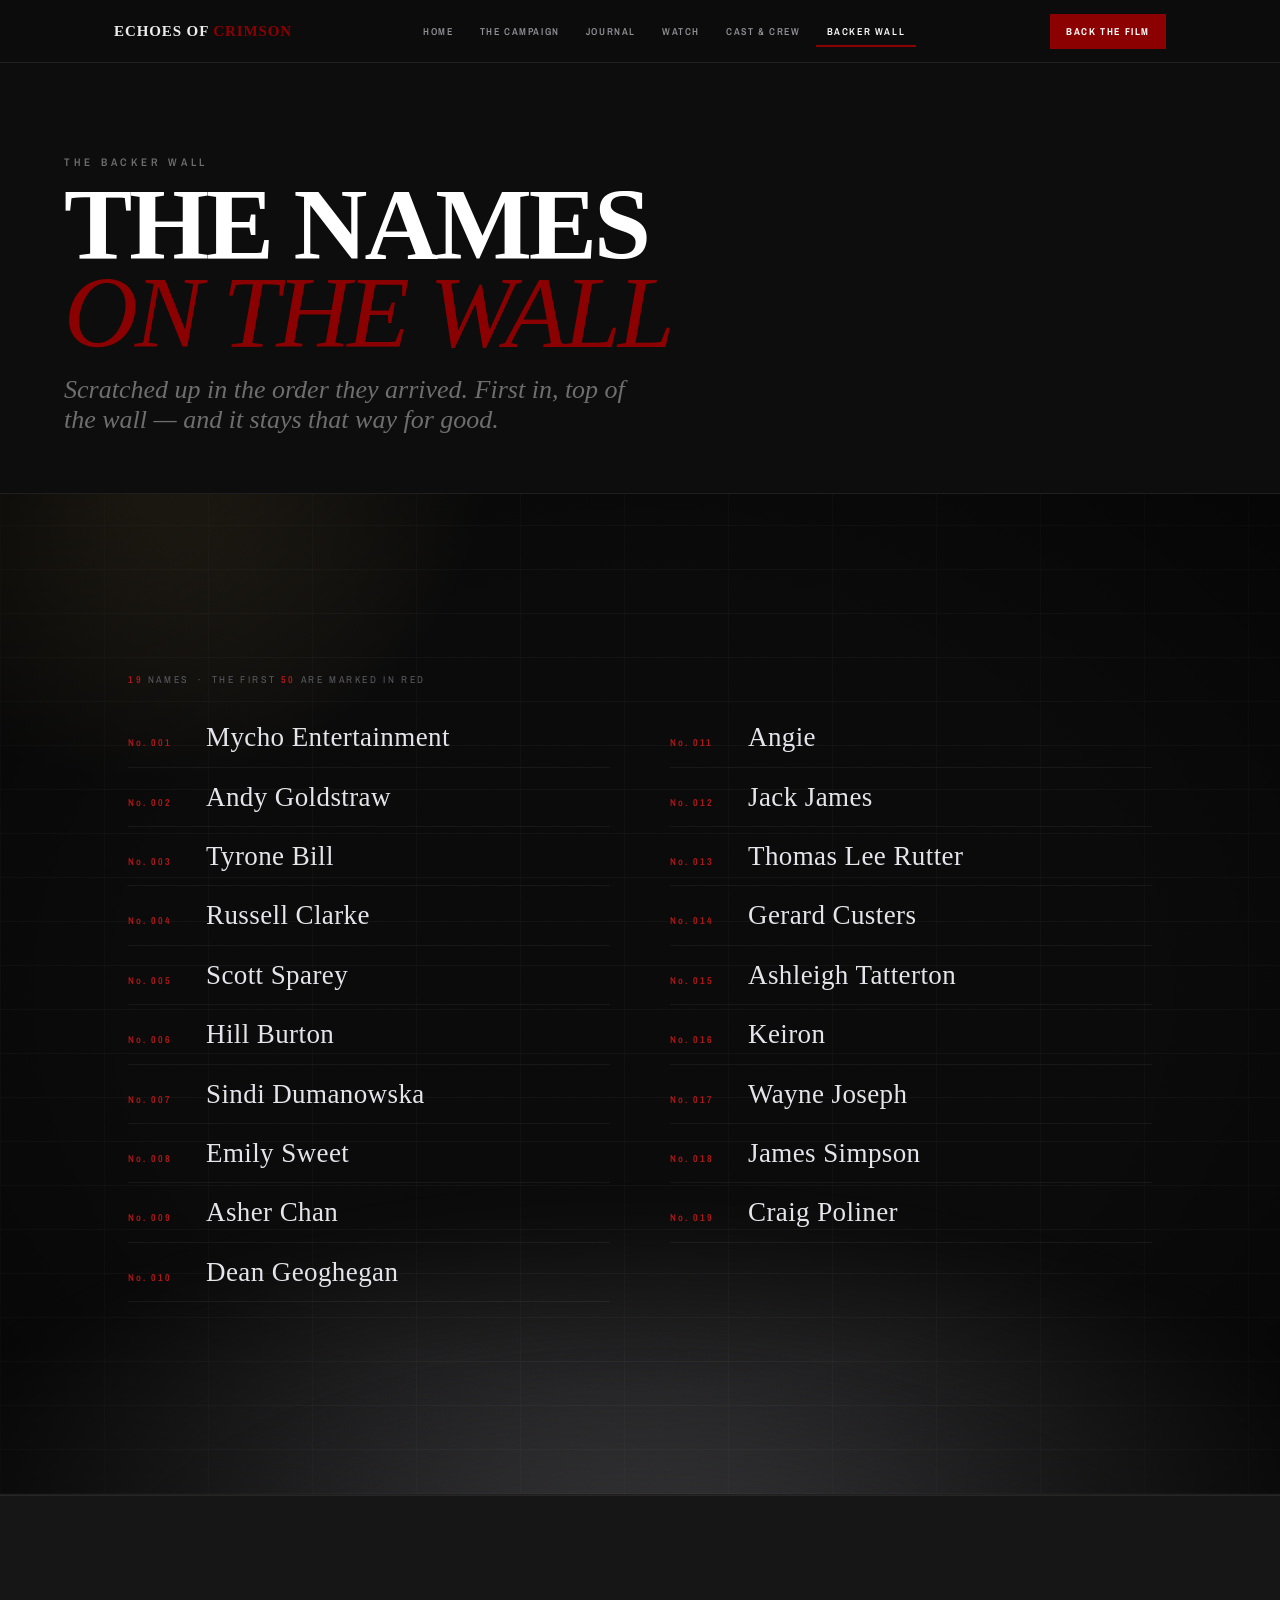
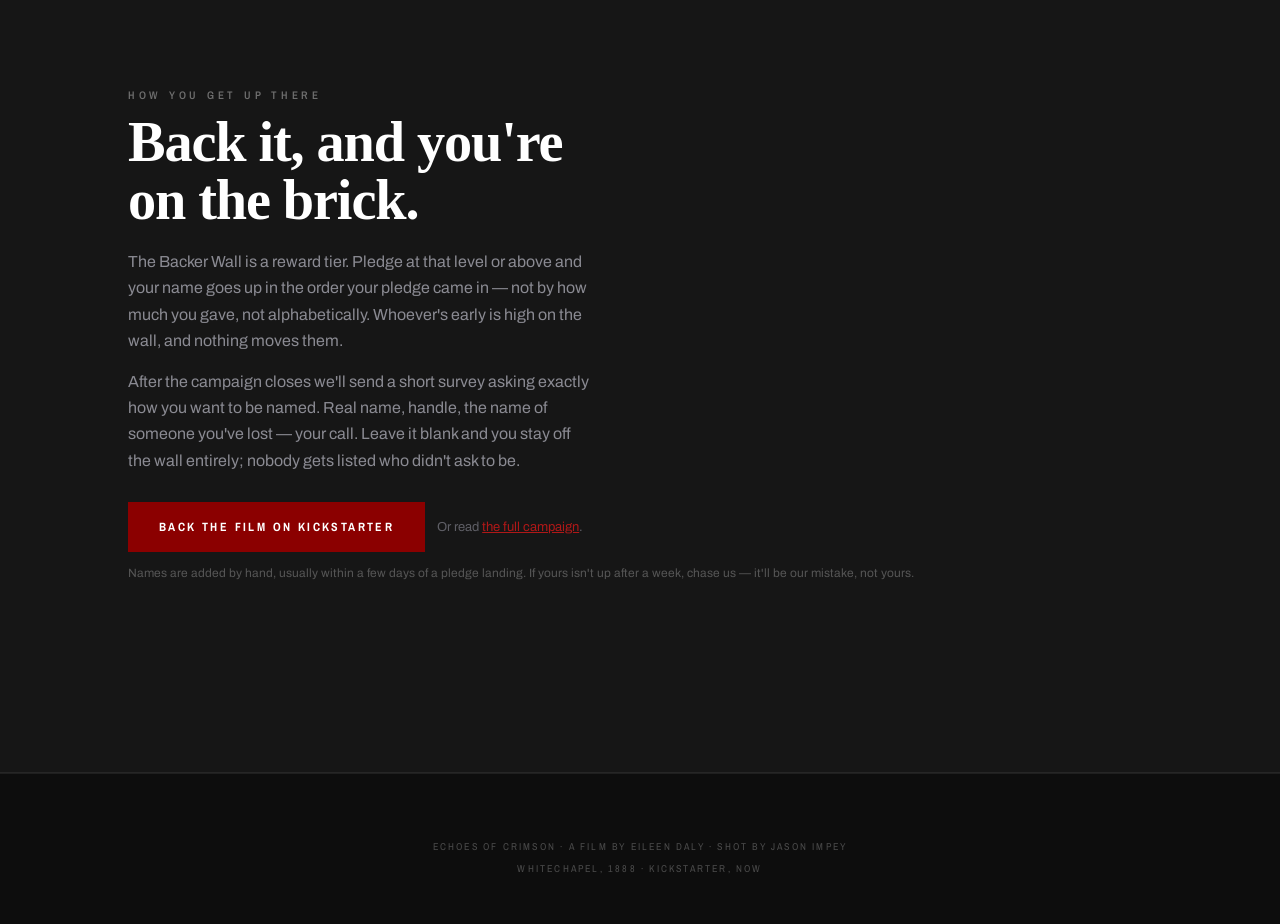
==== backers.html @ aff11965 "Add new backers to the list" ====
<!DOCTYPE html>
<html lang="en">
<head>
<meta charset="utf-8">
<meta name="viewport" content="width=device-width, initial-scale=1">
<title>The Backer Wall — Echoes of Crimson</title>
<meta name="description" content="Every name that backed Echoes of Crimson, in the order they arrived. First in, top of the wall.">
<link rel="preconnect" href="https://fonts.googleapis.com">
<link rel="preconnect" href="https://fonts.gstatic.com" crossorigin>
<link href="https://fonts.googleapis.com/css2?family=Archivo:wght@400;500;600;700&family=Archivo+Narrow:wght@400;600;700&display=swap" rel="stylesheet">
<link rel="stylesheet" href="style.css">

<style>
/* ── The alley wall. Scoped to this page only — touches nothing global. ── */
.alley{
  position:relative;overflow:hidden;
  margin-top:clamp(34px,5vw,58px);
  background-color:#0A0A0A;
  background-image:
    repeating-linear-gradient(0deg, rgba(255,255,255,.030) 0 1px, transparent 1px 44px),
    repeating-linear-gradient(90deg, rgba(255,255,255,.022) 0 1px, transparent 1px 104px);
  border-top:1px solid #1F1F1F;
  border-bottom:1px solid #1F1F1F;
}
.gaslight{
  position:absolute;inset:0;z-index:2;pointer-events:none;
  background:radial-gradient(40% 48% at 11% -4%, rgba(226,188,116,.17), transparent 68%);
  animation:gasflicker 7s ease-in-out infinite alternate;
}
@keyframes gasflicker{
  0%{opacity:.82} 22%{opacity:1} 41%{opacity:.74} 63%{opacity:.95} 100%{opacity:.86}
}
.wall-inner{
  position:relative;z-index:6;
  max-width:1180px;margin:0 auto;
  padding:clamp(38px,5vw,68px) var(--gutter) clamp(46px,6vw,80px);
}
.wall-legend{
  font-family:var(--util);text-transform:uppercase;letter-spacing:.26em;
  font-size:10px;color:#5A5A60;margin-bottom:22px;
}
.wall-legend b{color:var(--crimson-hot);font-weight:600}

.wall{list-style:none;margin:0;padding:0}
.wall li{
  display:flex;align-items:baseline;gap:16px;
  padding:13px 0;
  border-bottom:1px solid rgba(255,255,255,.055);
  font-family:var(--display);font-weight:400;
  font-size:clamp(17px,2.3vw,27px);
  line-height:1.2;color:#B9B9C1;
  letter-spacing:.015em;
  transition:color .22s, text-shadow .22s;
  break-inside:avoid;-webkit-column-break-inside:avoid;
}
.wall li:hover{color:var(--white);text-shadow:0 0 22px rgba(176,24,24,.55)}
.wall .num{
  font-family:var(--util);font-size:10px;font-weight:600;
  letter-spacing:.2em;color:#4E4E55;
  flex:none;width:62px;
}
.wall li.charter{color:#E4E4EA}
.wall li.charter .num{color:var(--crimson-hot)}
@media(min-width:900px){
  .wall{columns:2;column-gap:60px}
}

.wall-empty{
  position:relative;z-index:6;
  max-width:1180px;margin:0 auto;
  padding:clamp(52px,8vw,110px) var(--gutter);
  text-align:center;
}
.wall-empty p{
  font-family:var(--display);font-style:italic;
  font-size:clamp(18px,2.6vw,30px);color:#6E6E76;
  max-width:34ch;margin:0 auto;
}
.wall-empty .eyebrow{margin-bottom:16px}

@media(prefers-reduced-motion:reduce){
  .gaslight{animation:none}
}
</style>
</head>
<body>
<nav class="nav">
  <div class="nav-in">
    <a class="mark" href="index.html">Echoes of <span>Crimson</span></a>
    <ul class="nav-links">
      <li><a href="index.html">Home</a></li>
      <li><a href="kickstarter.html">The Campaign</a></li>
      <li><a href="journal.html">Journal</a></li>
      <li><a href="watch.html">Watch</a></li>
      <li><a href="cast.html">Cast &amp; Crew</a></li>
      <li><a href="backers.html" aria-current="page">Backer Wall</a></li>
    </ul>
    <div class="nav-right">
      <ul class="socials"><li data-social="instagram"></li><li data-social="tiktok"></li><li data-social="youtube"></li><li data-social="facebook"></li><li data-social="x"></li></ul>
      <a class="btn btn-ks" data-ks="short" data-ks-fallback="index.html#notify" href="index.html#notify">Notify me</a>
    </div>
  </div>
</nav>

<header class="phead">
  <div class="inner">
    <p class="eyebrow">The Backer Wall</p>
    <h1 class="ptitle">The names<br><em>on the wall</em></h1>
    <p class="plede">Scratched up in the order they arrived. First in, top of the wall — and it stays that way for good.</p>
  </div>
</header>

<section class="alley">
  <div class="gaslight"></div>
  <div class="fog"></div>
  <div class="vig"></div>
  <div class="grain"></div>

  <div class="wall-inner" id="wall-wrap" hidden>
    <p class="wall-legend"><b data-wall-count>0</b> names &nbsp;·&nbsp; the first <b data-charter-count>50</b> are marked in red</p>

<!-- ══════════════════════════════════════════════════════════════
     ADD NAMES HERE — this is the only part of the file you edit.

     One name per line, in this exact shape:

         <li>Their Name</li>

     NEW NAMES GO AT THE BOTTOM of the list, just above the line
     that says "END OF NAMES". The wall is chronological — first
     backer sits at the top forever, so never re-order it.

     The numbers (No. 001, No. 002...) are added automatically.
     Do NOT type them yourself.

     Copy exactly what you see, including both angle brackets.
     If a name has an & in it, write &amp; instead.
     ══════════════════════════════════════════════════════════════ -->

    <ol class="wall" id="wall">

      <!-- REAL BACKERS — do not delete or re-order. New names go at the BOTTOM. -->
      <li>Mycho Entertainment</li>
      <li>Andy Goldstraw</li>
      <li>Tyrone Bill</li>
      <li>Russell Clarke</li>
      <li>Scott Sparey</li>
      <li>Hill Burton</li>
      <li>Sindi Dumanowska</li>
      <li>Emily Sweet</li>
      <li>Asher Chan</li>
      <li>Dean Geoghegan</li>
      <li>Angie</li>
      <li>Jack James</li>
      <li>Thomas Lee Rutter</li>
      <li>Gerard Custers</li>
      <li>Ashleigh Tatterton</li>
      <li>Keiron</li>
      <li>Wayne Joseph</li>
      <li>James Simpson</li>
      <li>Craig Poliner</li>

    </ol>
<!-- ═══════════════════ END OF NAMES ═══════════════════ -->

  </div>

  <div class="wall-empty" id="wall-empty" hidden>
    <p class="eyebrow">Nobody yet</p>
    <p>The wall's is looking good now! Congrats to you in the No. 001 spot and it is stays No. 001 for as long as this page exists.</p>
  </div>
</section>

<section class="band">
  <div class="inner" style="padding:clamp(48px,6vw,88px) var(--gutter)">
    <p class="eyebrow">How you get up there</p>
    <h2 class="h2">Back it, and you're<br>on the brick.</h2>
    <p style="max-width:52ch;margin-top:20px;color:#8A8A92;line-height:1.65">
      The Backer Wall is a reward tier. Pledge at that level or above and your name goes up in the order your pledge came in — not by how much you gave, not alphabetically. Whoever's early is high on the wall, and nothing moves them.
    </p>
    <p style="max-width:52ch;margin-top:14px;color:#8A8A92;line-height:1.65">
      After the campaign closes we'll send a short survey asking exactly how you want to be named. Real name, handle, the name of someone you've lost — your call. Leave it blank and you stay off the wall entirely; nobody gets listed who didn't ask to be.
    </p>
    <div class="cta-row">
      <a class="btn btn-lg btn-ks" data-ks="long" data-ks-fallback="index.html#notify" href="index.html#notify">Get the launch alert</a>
      <span class="secondary">Or read <a href="kickstarter.html">the full campaign</a>.</span>
    </div>
    <p class="note">Names are added by hand, usually within a few days of a pledge landing. If yours isn't up after a week, chase us — it'll be our mistake, not yours.</p>
  </div>
</section>

<footer>
  <ul class="footer-socials"><li data-social="instagram"></li><li data-social="tiktok"></li><li data-social="youtube"></li><li data-social="facebook"></li><li data-social="x"></li></ul>
  <p>Echoes of Crimson · A film by Eileen Daly · Shot by Jason Impey<br>Whitechapel, 1888 · Kickstarter, <span data-launch-big>now</span></p>
</footer>

<script src="site.js"></script>
<script>
/* ══════════════════════════════════════════════════════════════════
   WALL MACHINERY — you don't need to touch this.

   The one thing you CAN change is the number below: how many of the
   earliest names get marked out in red as the founding group.
   ══════════════════════════════════════════════════════════════════ */
var CHARTER_COUNT = 50;

(function(){
  var wall  = document.getElementById('wall');
  var wrap  = document.getElementById('wall-wrap');
  var empty = document.getElementById('wall-empty');
  if(!wall || !wrap || !empty) return;

  var items = wall.querySelectorAll('li');

  if(!items.length){
    empty.hidden = false;
    return;
  }

  wrap.hidden = false;

  items.forEach(function(li, i){
    var n = document.createElement('span');
    n.className = 'num';
    n.textContent = 'No. ' + String(i + 1).padStart(3, '0');
    li.insertBefore(n, li.firstChild);
    if(i < CHARTER_COUNT) li.classList.add('charter');
  });

  document.querySelectorAll('[data-wall-count]').forEach(function(el){
    el.textContent = items.length;
  });
  document.querySelectorAll('[data-charter-count]').forEach(function(el){
    el.textContent = CHARTER_COUNT;
  });
})();
</script>
</body>
</html>
---- style.css ----
:root{
  --crimson:#8B0000;
  --crimson-hot:#B01818;
  --crimson-ox:#4A0A0A;
  --black:#1A1A1A;
  --pitch:#0D0D0D;
  --panel:#161616;
  --grey:#6E6E6E;
  --grey-lt:#EDEDED;
  --white:#FFFFFF;
  --display:Georgia,"Times New Roman",serif;
  --util:"Archivo Narrow",Arial,sans-serif;
  --body:"Archivo",Helvetica,Arial,sans-serif;
  --split:50%;
  --gutter:clamp(20px,5vw,64px);
}
*{box-sizing:border-box;margin:0;padding:0}
html{scroll-behavior:smooth}
body{
  background:var(--pitch);
  color:var(--grey-lt);
  font-family:var(--body);
  -webkit-font-smoothing:antialiased;
  overflow-x:hidden;
}
::selection{background:var(--crimson);color:var(--white)}
a{color:inherit}

.eyebrow{
  font-family:var(--util);
  text-transform:uppercase;
  letter-spacing:.34em;
  font-size:11px;
  font-weight:600;
  color:var(--grey);
}

/* ---------- hero ---------- */
.hero{
  min-height:100svh;
  display:flex;flex-direction:column;justify-content:center;
  padding:110px var(--gutter) 48px;
  position:relative;
}
.hero-head{max-width:1180px;margin:0 auto;width:100%}
.rule{height:1px;background:linear-gradient(90deg,var(--crimson),#2a2a2a 60%,transparent);margin:18px 0 0}

.title{
  font-family:var(--display);
  font-weight:900;
  font-size:clamp(44px,10.5vw,150px);
  line-height:.84;
  letter-spacing:-.025em;
  color:var(--white);
  text-transform:uppercase;
  margin-top:14px;
}
.title em{
  font-style:italic;font-weight:400;
  color:var(--crimson);
  letter-spacing:-.01em;
}
.sub{
  font-family:var(--display);
  font-style:italic;
  font-size:clamp(17px,2.4vw,30px);
  color:var(--grey-lt);
  margin-top:12px;
  letter-spacing:.01em;
}

/* ---------- the split ---------- */
.split-wrap{max-width:1180px;margin:26px auto 0;width:100%}
.split{
  position:relative;
  aspect-ratio:21/9;
  min-height:230px;
  overflow:hidden;
  border:1px solid #2b2b2b;
  cursor:ew-resize;
  user-select:none;
  touch-action:none;
  background:var(--pitch);
}
.pane{position:absolute;inset:0;isolation:isolate}
.pane.eileen{z-index:1}
.pane.jason{z-index:2}

/* THE TITLE, CUT TWO WAYS — identical type, two worlds */
.scene{position:absolute;inset:0;overflow:hidden}

.field{position:absolute;inset:0}
.pane.eileen .field{
  background:
    radial-gradient(72% 96% at 50% 52%, rgba(200,30,30,.42) 0%, transparent 62%),
    url("slider-eyes.jpg") center 30% / cover no-repeat;
}
.pane.jason .field{
  background:
    radial-gradient(78% 100% at 50% 54%, rgba(60,60,66,.28) 0%, rgba(11,11,13,.62) 100%),
    url("slider-eyes.jpg") center 30% / cover no-repeat;
}

/* eileen: it splatters. jason: it doesn't. */
.splat{position:absolute;inset:0;pointer-events:none}
.splat i{
  position:absolute;border-radius:50%;
  background:#C81E1E;
  filter:blur(.4px);
}
.pane.jason .splat{opacity:.5;filter:grayscale(1) brightness(.4)}
.splat i:nth-child(1){left:12%;top:22%;width:15px;height:19px;transform:rotate(18deg)}
.splat i:nth-child(2){left:19%;top:64%;width:8px;height:8px}
.splat i:nth-child(3){left:80%;top:26%;width:11px;height:14px;transform:rotate(-24deg)}
.splat i:nth-child(4){left:88%;top:58%;width:19px;height:12px;transform:rotate(12deg)}
.splat i:nth-child(5){left:31%;top:13%;width:6px;height:6px}
.splat i:nth-child(6){left:66%;top:82%;width:9px;height:11px}
.splat i:nth-child(7){left:47%;top:8%;width:5px;height:7px}
.splat i:nth-child(8){left:73%;top:70%;width:4px;height:4px}

.titleblock{
  position:absolute;inset:0;
  display:flex;flex-direction:column;justify-content:center;
  padding:0 clamp(14px,3.5vw,52px);
  font-family:var(--display);
  font-weight:900;
  text-transform:uppercase;
  line-height:.82;
  letter-spacing:-.03em;
  font-size:clamp(34px,8.6vw,124px);
  z-index:2;
}
.titleblock .of{
  font-style:italic;font-weight:400;
  font-size:.42em;letter-spacing:.02em;
  text-transform:lowercase;
  padding-left:.06em;
}
.titleblock .l2{font-style:italic;font-weight:400;letter-spacing:-.012em;padding-left:.06em}

.pane.eileen .titleblock{
  color:#F2E9DC;
  text-shadow:0 0 34px rgba(200,30,30,.5), 0 5px 0 rgba(0,0,0,.42);
}
.pane.eileen .titleblock .of{color:#B01818}
.pane.jason .titleblock{
  color:#E9E9EC;
  text-shadow:0 0 40px rgba(0,0,0,.9);
}
.pane.jason .titleblock .of{color:#75757c}

/* it drips off the letters. only on her side. */
.drips{position:absolute;inset:0;z-index:3;pointer-events:none}
.drips i{
  position:absolute;width:3px;background:#C81E1E;border-radius:0 0 3px 3px;
}
.drips i::after{
  content:"";position:absolute;left:50%;bottom:-4px;
  transform:translateX(-50%);
  width:6px;height:6px;border-radius:50%;background:#C81E1E;
}
.pane.jason .drips{opacity:.45;filter:grayscale(1) brightness(.35)}
.drips i:nth-child(1){left:9%;top:56%;height:15%}
.drips i:nth-child(2){left:23%;top:58%;height:9%}
.drips i:nth-child(3){left:41%;top:57%;height:20%}
.drips i:nth-child(4){left:58%;top:59%;height:11%}
.drips i:nth-child(5){left:76%;top:56%;height:17%}

.fog{
  position:absolute;left:-30%;right:-30%;bottom:-14%;height:58%;z-index:1;
  background:radial-gradient(56% 100% at 50% 100%, rgba(220,220,232,.30), transparent 74%);
  filter:blur(28px);
  animation:drift 26s ease-in-out infinite alternate;
}
.fog.b{
  bottom:-20%;height:46%;opacity:.5;
  animation-duration:37s;animation-direction:alternate-reverse;
  background:radial-gradient(46% 100% at 38% 100%, rgba(190,190,205,.34), transparent 76%);
}
@keyframes drift{from{transform:translateX(-4%)}to{transform:translateX(4%)}}

.vig{
  position:absolute;inset:0;z-index:4;
  background:radial-gradient(84% 86% at 50% 50%, transparent 46%, rgba(0,0,0,.78) 100%);
}
.grain{
  position:absolute;inset:0;z-index:5;opacity:.13;mix-blend-mode:overlay;pointer-events:none;
  background-image:url("data:image/svg+xml,%3Csvg xmlns='http://www.w3.org/2000/svg' width='140' height='140'%3E%3Cfilter id='n'%3E%3CfeTurbulence type='fractalNoise' baseFrequency='.85' numOctaves='3'/%3E%3C/filter%3E%3Crect width='140' height='140' filter='url(%23n)'/%3E%3C/svg%3E");
}

/* the slider: her colour  ->  his black */
.pane.jason .scene{filter:grayscale(1) contrast(1.22)}
.pane.jason{clip-path:inset(0 0 0 var(--split))}

/* labels */
.tag{
  position:absolute;bottom:0;
  font-family:var(--util);text-transform:uppercase;
  letter-spacing:.22em;font-size:10px;font-weight:700;
  padding:9px 13px;color:var(--white);
  z-index:4;white-space:nowrap;
}
.tag.l{left:0;background:var(--crimson-hot)}
.tag.r{right:0;background:#111114;color:#d8d8dc;border:1px solid #34343c;border-right:0;border-bottom:0}

.handle{
  position:absolute;top:0;bottom:0;left:var(--split);
  width:2px;background:var(--grey-lt);
  transform:translateX(-1px);z-index:5;
  box-shadow:0 0 22px rgba(0,0,0,.9);
}
.grip{
  position:absolute;top:50%;left:50%;
  transform:translate(-50%,-50%);
  width:44px;height:44px;border-radius:50%;
  background:var(--grey-lt);
  display:grid;place-items:center;
  color:var(--black);font-size:13px;letter-spacing:-2px;
  box-shadow:0 0 0 1px rgba(0,0,0,.4),0 6px 24px rgba(0,0,0,.7);
}
.split:focus-visible{outline:2px solid var(--crimson-hot);outline-offset:3px}

.hint{
  display:flex;justify-content:space-between;align-items:baseline;
  margin-top:12px;gap:16px;flex-wrap:wrap;
}
.hint p{font-family:var(--util);text-transform:uppercase;letter-spacing:.2em;font-size:10px;color:var(--grey)}

.thesis{
  max-width:1180px;margin:44px auto 0;width:100%;
  font-family:var(--display);
  font-size:clamp(21px,3.4vw,44px);
  line-height:1.24;color:var(--white);font-weight:400;
  letter-spacing:-.01em;
}
.thesis b{font-weight:900;color:var(--crimson)}

/* ---------- sections ---------- */
section{padding:clamp(64px,9vw,120px) var(--gutter)}
.inner{max-width:1180px;margin:0 auto}
.h2{
  font-family:var(--display);font-weight:700;
  font-size:clamp(28px,4.4vw,58px);
  line-height:1.02;color:var(--white);letter-spacing:-.02em;
  margin-top:12px;
}

/* email — the actual job of this page */
.capture{background:var(--panel);border-top:1px solid #262626;border-bottom:1px solid #262626}
.capture .h2{max-width:16ch}
.capture p.lede{color:var(--grey);max-width:52ch;margin-top:16px;font-size:16px;line-height:1.65}
.form{display:flex;gap:10px;margin-top:26px;max-width:520px;flex-wrap:wrap}
.form input{
  flex:1 1 240px;min-width:0;
  background:var(--pitch);border:1px solid #333;color:var(--white);
  padding:15px 16px;font-family:var(--body);font-size:15px;
}
.form input::placeholder{color:#5a5a5a}
.form input:focus{outline:2px solid var(--crimson);outline-offset:-1px;border-color:transparent}
.form button{
  background:var(--crimson);color:var(--white);border:0;
  padding:15px 26px;cursor:pointer;
  font-family:var(--util);text-transform:uppercase;letter-spacing:.18em;
  font-size:11px;font-weight:700;transition:.2s;
}
.form button:hover,.form button:focus-visible{background:var(--crimson-hot)}
.note{font-size:12px;color:#565656;margin-top:14px}
.said{color:var(--crimson-hot);font-family:var(--util);text-transform:uppercase;letter-spacing:.16em;font-size:11px;margin-top:16px;min-height:14px}

/* makers */
.makers{display:grid;grid-template-columns:1fr 1fr;gap:1px;background:#262626;border:1px solid #262626;margin-top:40px}
.maker{background:var(--pitch);padding:clamp(24px,3.4vw,44px)}
.maker:first-child{border-top:3px solid var(--crimson-hot)}
.maker:last-child{border-top:3px solid var(--crimson-ox)}
.maker h3{
  font-family:var(--display);font-weight:900;
  font-size:clamp(24px,3vw,40px);color:var(--white);
  text-transform:uppercase;letter-spacing:-.02em;line-height:1;margin:10px 0 4px;
}
.role{font-family:var(--util);text-transform:uppercase;letter-spacing:.2em;font-size:10px;color:var(--crimson-hot);font-weight:700}
.maker:last-child .role{color:#8a3030}
.maker p{color:var(--grey);font-size:15px;line-height:1.7;margin-top:18px}
.creds{list-style:none;margin-top:20px;border-top:1px solid #242424;padding-top:16px}
.creds li{
  font-family:var(--util);font-size:11px;text-transform:uppercase;letter-spacing:.13em;
  color:#7d7d7d;padding:6px 0;display:flex;gap:11px;
}
.creds li::before{content:"—";color:var(--crimson);flex:none}

/* kickstarter */
.ks{background:var(--panel);border-top:1px solid #262626;text-align:center}
.ks .h2{max-width:22ch;margin-inline:auto}
.ks p{color:var(--grey);max-width:50ch;margin:18px auto 0;font-size:16px;line-height:1.65}
.when{
  font-family:var(--display);font-weight:900;
  font-size:clamp(56px,13vw,150px);line-height:.86;
  color:var(--crimson);text-transform:uppercase;letter-spacing:-.03em;
  margin-top:26px;
}
.ks-note{font-family:var(--util);text-transform:uppercase;letter-spacing:.26em;font-size:10px;color:#565656;margin-top:20px}

footer{padding:44px var(--gutter);border-top:1px solid #1f1f1f;text-align:center}
footer p{font-family:var(--util);text-transform:uppercase;letter-spacing:.22em;font-size:10px;color:#4a4a4a;line-height:2.2}

@media(max-width:760px){
  .makers{grid-template-columns:1fr}
  .split{aspect-ratio:4/3}
  .title{font-size:clamp(38px,13vw,70px)}
}
@media(prefers-reduced-motion:reduce){
  *{animation:none!important;transition:none!important}
  html{scroll-behavior:auto}
}

/* ---------- nav ---------- */
.nav{
  position:sticky;top:0;z-index:60;
  background:rgba(13,13,13,.94);
  backdrop-filter:blur(10px);
  border-bottom:1px solid #1f1f1f;
}
.nav-in{
  max-width:1180px;margin:0 auto;
  padding:0 var(--gutter);
  display:flex;align-items:center;justify-content:space-between;gap:18px;
  min-height:62px;
}
.mark{
  font-family:var(--display);font-weight:900;font-size:15px;
  letter-spacing:.06em;text-transform:uppercase;color:var(--grey-lt);
  text-decoration:none;white-space:nowrap;flex:none;
}
.mark span{color:var(--crimson)}
.nav-links{display:flex;align-items:center;gap:4px;list-style:none;flex-wrap:wrap}
.nav-links a{
  font-family:var(--util);text-transform:uppercase;letter-spacing:.16em;
  font-size:10px;font-weight:600;color:#8f8f95;text-decoration:none;
  padding:9px 11px;transition:.18s;display:block;
}
.nav-links a:hover,.nav-links a:focus-visible{color:var(--white)}
.nav-links a[aria-current="page"]{color:var(--white);box-shadow:inset 0 -2px 0 var(--crimson)}
.nav-right{display:flex;align-items:center;gap:14px;flex:none}

.socials{display:flex;gap:2px;list-style:none}
.socials a{
  display:grid;place-items:center;width:32px;height:32px;
  color:#7d7d84;transition:.18s;text-decoration:none;
}
.socials a:hover,.socials a:focus-visible{color:var(--crimson-hot)}
.socials svg{width:16px;height:16px;fill:currentColor;display:block}
.socials li.off{display:none}

.btn{
  font-family:var(--util);text-transform:uppercase;letter-spacing:.16em;
  font-size:10px;font-weight:700;text-decoration:none;
  padding:10px 15px;border:1px solid #3a3a3a;color:var(--grey-lt);
  transition:.2s;white-space:nowrap;display:inline-block;background:none;cursor:pointer;
}
.btn:hover,.btn:focus-visible{border-color:var(--crimson);background:var(--crimson);color:#fff}
.btn-ks{background:var(--crimson);border-color:var(--crimson);color:#fff}
.btn-ks:hover,.btn-ks:focus-visible{background:var(--crimson-hot);border-color:var(--crimson-hot)}
.btn-lg{font-size:12px;padding:16px 30px;letter-spacing:.2em}

@media(max-width:900px){
  .nav-in{flex-wrap:wrap;padding-top:10px;padding-bottom:10px;min-height:0}
  .nav-links{order:3;width:100%;justify-content:flex-start;gap:0;border-top:1px solid #1f1f1f;padding-top:4px;margin-top:2px}
  .nav-links a{padding:9px 10px 9px 0;margin-right:12px}
}

/* ---------- generic page head ---------- */
.phead{padding:clamp(52px,8vw,92px) var(--gutter) 0}
.phead .inner{max-width:1180px;margin:0 auto}
.ptitle{
  font-family:var(--display);font-weight:900;
  font-size:clamp(38px,8vw,104px);line-height:.86;
  color:var(--white);text-transform:uppercase;letter-spacing:-.03em;margin-top:12px;
}
.ptitle em{font-style:italic;font-weight:400;color:var(--crimson)}
.plede{
  font-family:var(--display);font-style:italic;
  font-size:clamp(16px,2.2vw,26px);color:var(--grey);
  margin-top:18px;max-width:46ch;
}

/* ---------- tiers ---------- */
.tiers{display:grid;gap:1px;background:#242424;border:1px solid #242424;margin-top:8px}
.tier{
  background:var(--pitch);padding:22px clamp(18px,2.4vw,30px);
  display:grid;grid-template-columns:110px 1fr auto;gap:22px;align-items:start;
}
.tier .amt{
  font-family:var(--display);font-weight:900;font-size:clamp(26px,3vw,40px);
  color:var(--crimson);line-height:1;letter-spacing:-.02em;
}
.tier h3{
  font-family:var(--util);text-transform:uppercase;letter-spacing:.18em;
  font-size:12px;font-weight:700;color:var(--white);
}
.tier p{color:var(--grey);font-size:14px;line-height:1.6;margin-top:8px}
.tier .lim{
  font-family:var(--util);text-transform:uppercase;letter-spacing:.14em;
  font-size:9px;color:#6a6a6a;border:1px solid #2e2e2e;padding:5px 9px;white-space:nowrap;
}
.tier.hi{background:#131013}
.tier.hi .amt{color:#E8342F}
@media(max-width:720px){
  .tier{grid-template-columns:1fr;gap:8px}
  .tier .lim{justify-self:start}
}

/* ---------- money ---------- */
.money{display:grid;grid-template-columns:repeat(auto-fit,minmax(190px,1fr));gap:1px;background:#242424;border:1px solid #242424;margin-top:8px}
.money div{background:var(--pitch);padding:22px}
.money dt{
  font-family:var(--util);text-transform:uppercase;letter-spacing:.16em;
  font-size:10px;color:#7d7d84;font-weight:600;
}
.money dd{font-family:var(--display);font-weight:700;font-size:26px;color:var(--white);margin-top:8px}
.money p{color:var(--grey);font-size:13px;line-height:1.55;margin-top:8px}

/* ---------- faq ---------- */
.faq{border-top:1px solid #242424;margin-top:8px}
.faq details{border-bottom:1px solid #242424}
.faq summary{
  cursor:pointer;padding:20px 0;list-style:none;
  font-family:var(--display);font-weight:700;font-size:clamp(17px,2vw,22px);color:var(--white);
  display:flex;justify-content:space-between;gap:18px;align-items:center;
}
.faq summary::-webkit-details-marker{display:none}
.faq summary::after{content:"+";color:var(--crimson);font-family:var(--body);font-weight:400;font-size:24px;flex:none}
.faq details[open] summary::after{content:"–"}
.faq details p{color:var(--grey);font-size:15px;line-height:1.7;padding:0 0 22px;max-width:70ch}

/* ---------- journal ---------- */
.posts{display:grid;gap:1px;background:#242424;border:1px solid #242424;margin-top:8px}
.post{background:var(--pitch);padding:clamp(22px,3vw,38px);display:grid;grid-template-columns:150px 1fr;gap:28px}
.post .meta{font-family:var(--util);text-transform:uppercase;letter-spacing:.14em;font-size:10px;color:#6a6a6a;line-height:2}
.post .meta b{display:block;color:var(--crimson);font-weight:700}
.post h2{font-family:var(--display);font-weight:700;font-size:clamp(22px,3vw,34px);color:var(--white);line-height:1.1;letter-spacing:-.01em}
.post .body{color:var(--grey);font-size:15px;line-height:1.75;margin-top:14px}
.post .body p+p{margin-top:14px}
.post .body strong{color:var(--grey-lt);font-weight:600}
@media(max-width:720px){.post{grid-template-columns:1fr;gap:10px}}

/* Journal images — capped by HEIGHT so portrait and landscape both behave.
   Change the max-height numbers below to resize. Nothing else needed. */
.shot{margin:22px 0;max-width:100%}
.shot img{
  max-width:100%;max-height:520px;
  width:auto;height:auto;display:block;
  border:1px solid #2b2b2b;border-radius:2px;
}
.shot figcaption{
  font-family:var(--util);text-transform:uppercase;letter-spacing:.12em;
  font-size:10px;color:#6a6a6a;margin-top:9px;line-height:1.6;
}
.gallery{
  display:grid;grid-template-columns:repeat(3,1fr);
  gap:10px;margin:22px 0;max-width:560px;
}
.gallery img{
  width:100%;aspect-ratio:3/4;object-fit:cover;
  display:block;border:1px solid #2b2b2b;border-radius:2px;
}
.gallery-2{grid-template-columns:repeat(2,1fr);max-width:420px}
.gallery-2 img{aspect-ratio:1/1.414}
.shot-wide{max-width:620px}
.shot-wide img{max-height:none;width:100%}
.post .body h3.sub{
  font-family:var(--display);font-weight:700;font-size:19px;
  color:var(--white);margin-top:30px;line-height:1.2;
}

@media(max-width:720px){
  .shot img{max-height:340px}
  .gallery{max-width:100%;gap:7px}
}

/* ---------- watch ---------- */
.vids{display:grid;grid-template-columns:repeat(auto-fit,minmax(310px,1fr));gap:26px;margin-top:8px}
.vid figure{border:1px solid #242424;background:var(--panel)}
.vid .frame{position:relative;aspect-ratio:16/9;background:#0a0a0a;display:grid;place-items:center}
.vid .frame iframe{position:absolute;inset:0;width:100%;height:100%;border:0}
.vid .ph{text-align:center;padding:20px}
.vid .ph span{font-family:var(--util);text-transform:uppercase;letter-spacing:.2em;font-size:10px;color:#4e4e54;display:block;line-height:2}
.vid figcaption{padding:16px 18px}
.vid h3{font-family:var(--display);font-weight:700;font-size:19px;color:var(--white)}
.vid p{color:var(--grey);font-size:13px;line-height:1.6;margin-top:6px}

/* ---------- shared bits ---------- */
.band{background:var(--panel);border-top:1px solid #262626;border-bottom:1px solid #262626}
.cta-row{display:flex;gap:12px;flex-wrap:wrap;margin-top:28px;align-items:center}
.secondary{color:#5f5f66;font-size:13px}
.secondary a{color:var(--crimson-hot)}
.footer-socials{display:flex;gap:6px;justify-content:center;margin-bottom:18px;list-style:none}
.footer-socials a{color:#5a5a60;display:grid;place-items:center;width:34px;height:34px}
.footer-socials a:hover{color:var(--crimson-hot)}
.footer-socials svg{width:17px;height:17px;fill:currentColor}
.footer-socials li.off{display:none}

/* ---------- the film (bio + posters) ---------- */
.film{border-top:1px solid #1f1f1f}
.film .h2{max-width:26ch}
.film-grid{
  display:grid;
  grid-template-columns:minmax(0,.68fr) minmax(0,1fr);
  gap:clamp(28px,4vw,56px);
  margin-top:44px;
  align-items:start;
}
.posters{display:grid;grid-template-columns:1fr 1fr;gap:14px;max-width:460px}
.poster{
  border:1px solid #2b2b2b;
  background:var(--panel);
  overflow:hidden;line-height:0;
}
.poster img{
  width:100%;aspect-ratio:9/16;
  object-fit:cover;display:block;
  transition:transform .5s ease,filter .5s ease;
  filter:saturate(.94);
}
.poster:hover img{transform:scale(1.03);filter:saturate(1.08)}
.film-copy{max-width:60ch}
.film-bio p{color:var(--grey-lt);font-size:16px;line-height:1.72}
.film-bio p+p{margin-top:16px}
.film-ask{
  color:var(--grey);font-size:15px;line-height:1.65;
  margin-top:28px;padding-top:22px;
  border-top:1px solid #242424;max-width:54ch;
}
.film .cta-row{margin-top:22px}
@media(max-width:860px){
  .film-grid{grid-template-columns:1fr}
  .film-copy{max-width:none}
}
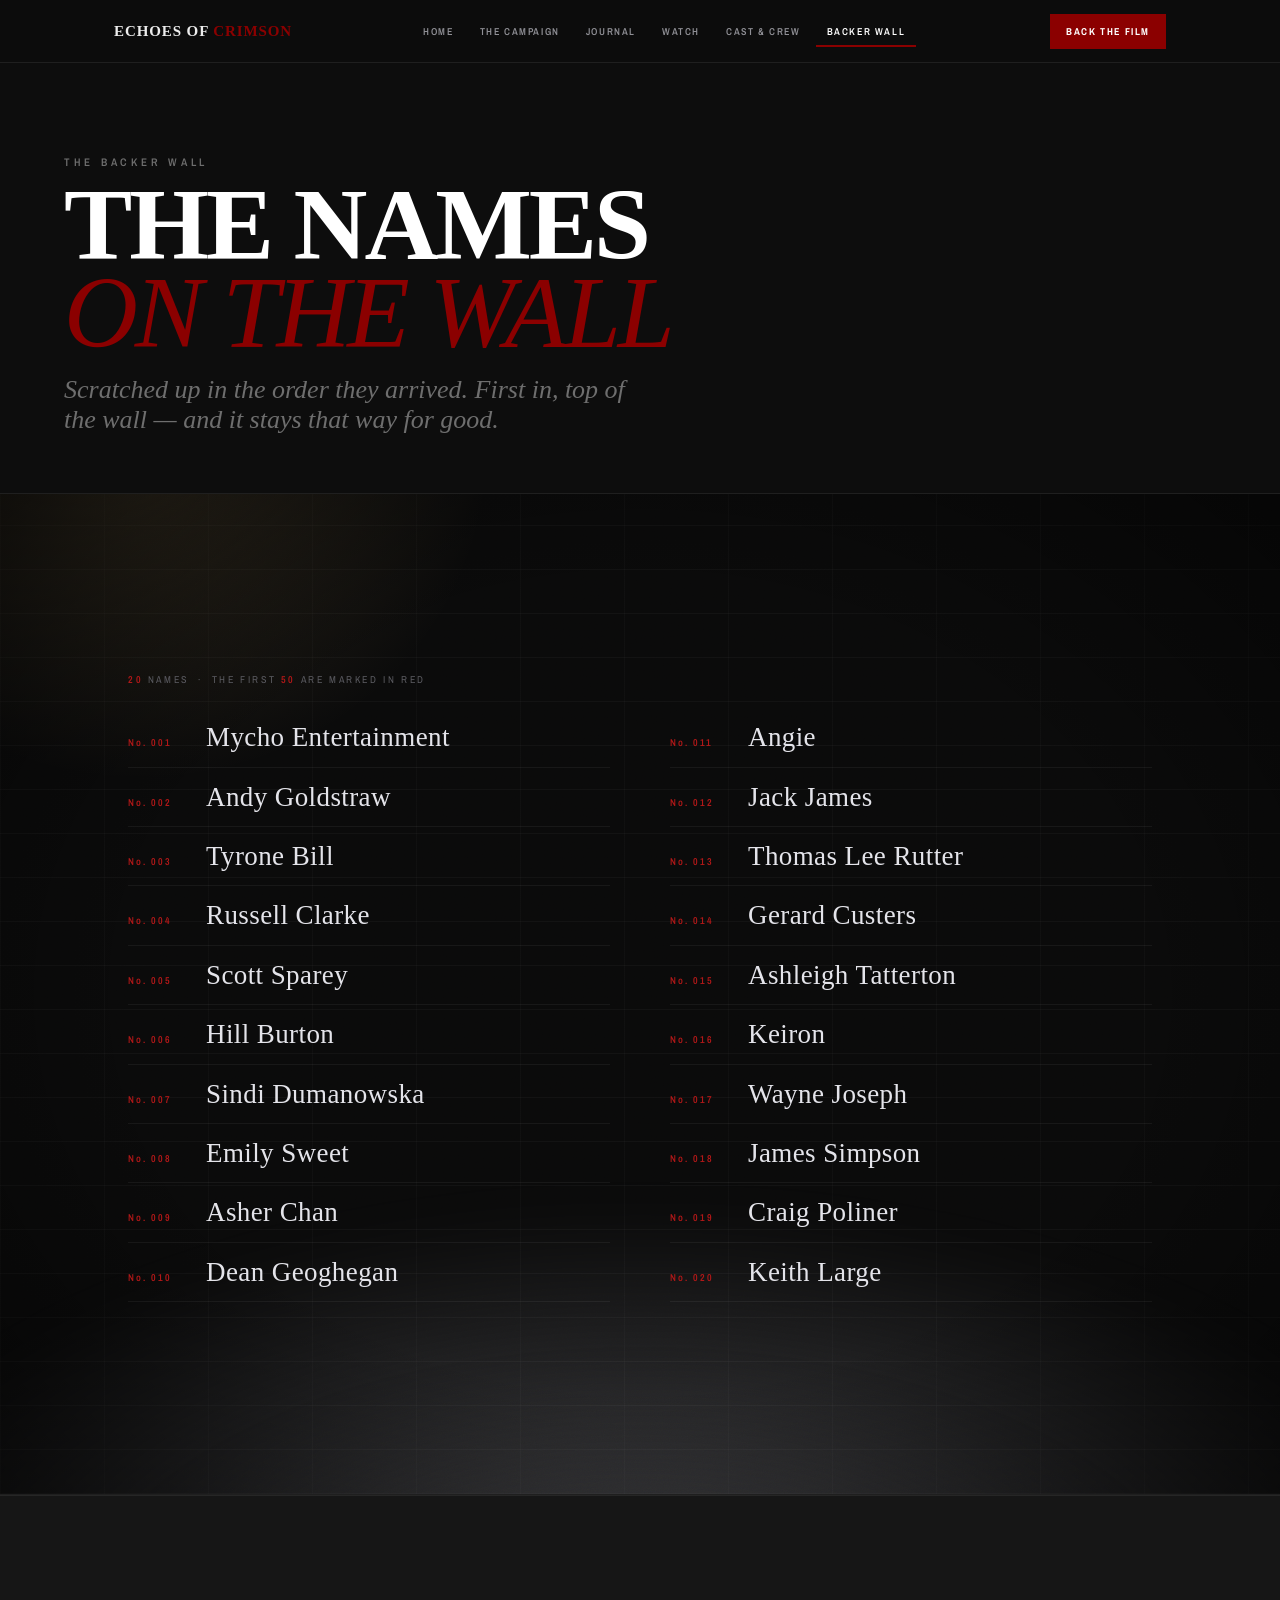
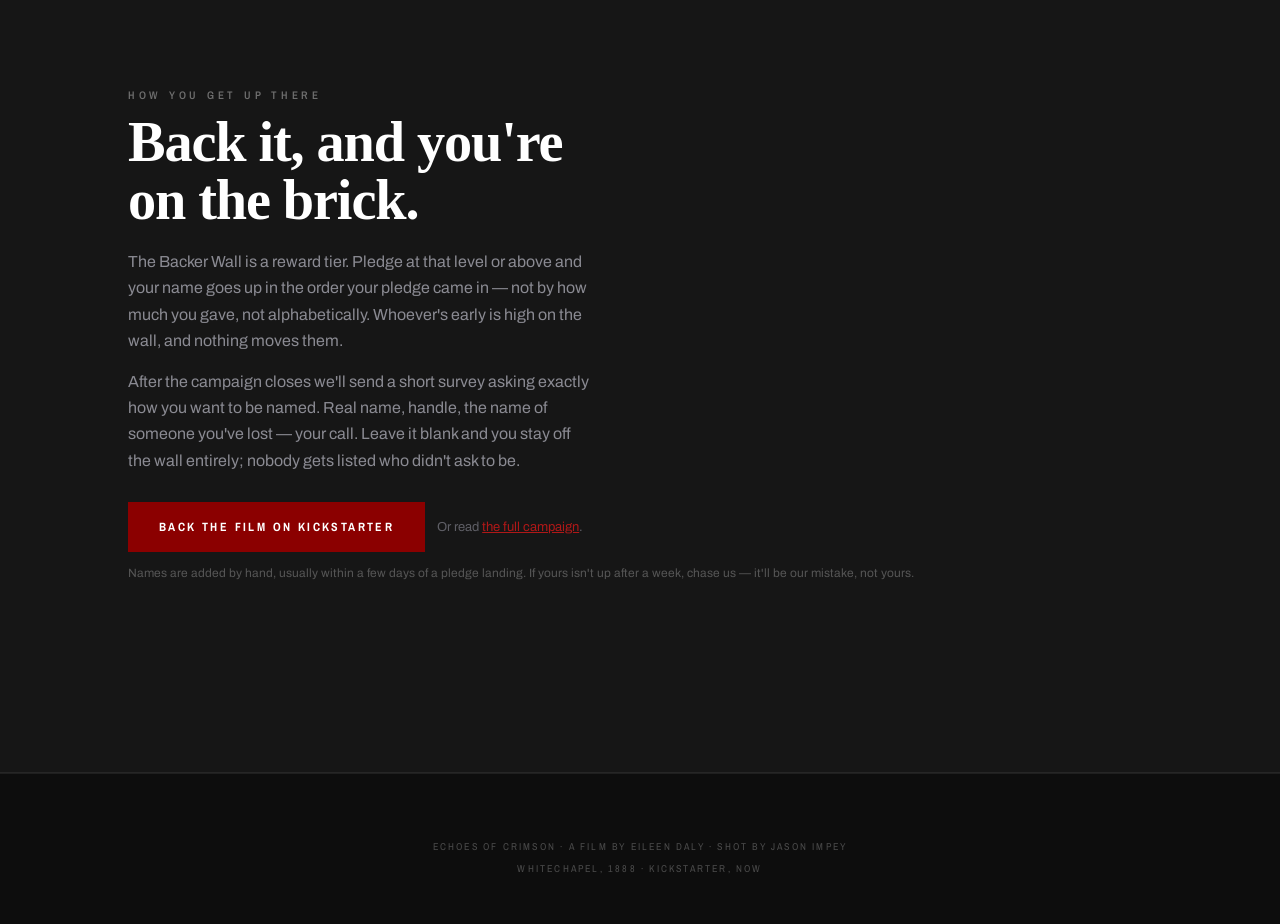
==== commit cf3b3b1c: "Add Keith Large to the backers list" ====
--- a/backers.html
+++ b/backers.html
@@ -159,6 +159,7 @@
       <li>Wayne Joseph</li>
       <li>James Simpson</li>
       <li>Craig Poliner</li>
+      <li>Keith Large</li>
 
     </ol>
 <!-- ═══════════════════ END OF NAMES ═══════════════════ -->
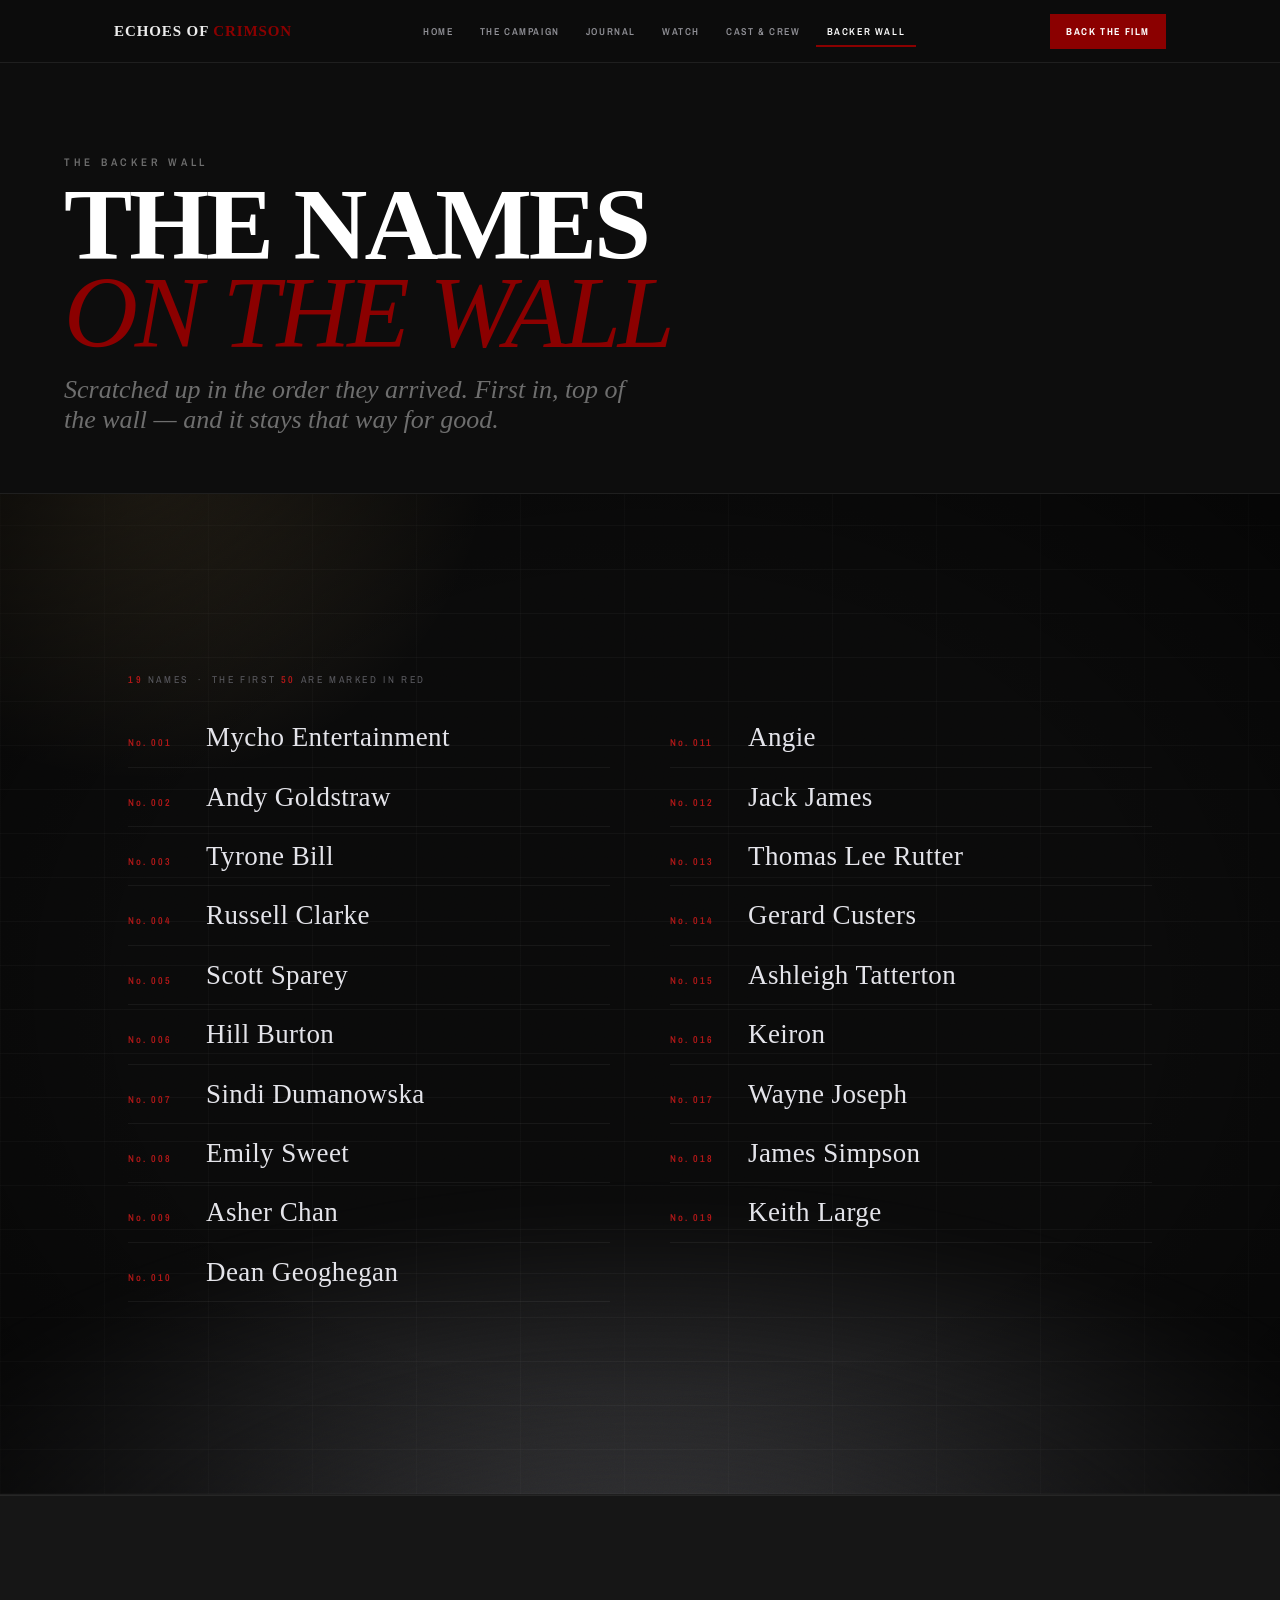
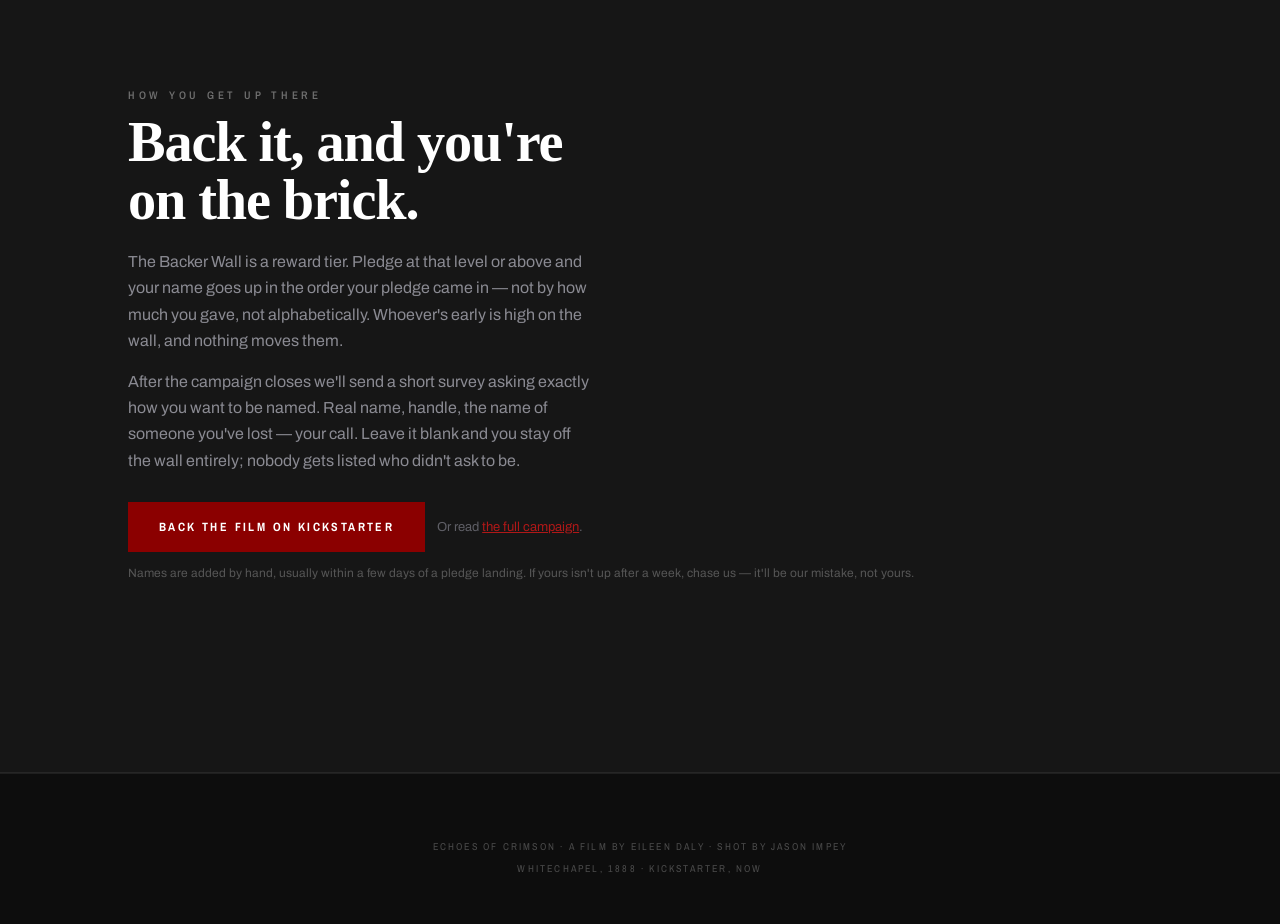
==== commit 12cfad27: "Remove Craig Poliner from backers list" ====
--- a/backers.html
+++ b/backers.html
@@ -158,7 +158,6 @@
       <li>Keiron</li>
       <li>Wayne Joseph</li>
       <li>James Simpson</li>
-      <li>Craig Poliner</li>
       <li>Keith Large</li>
 
     </ol>
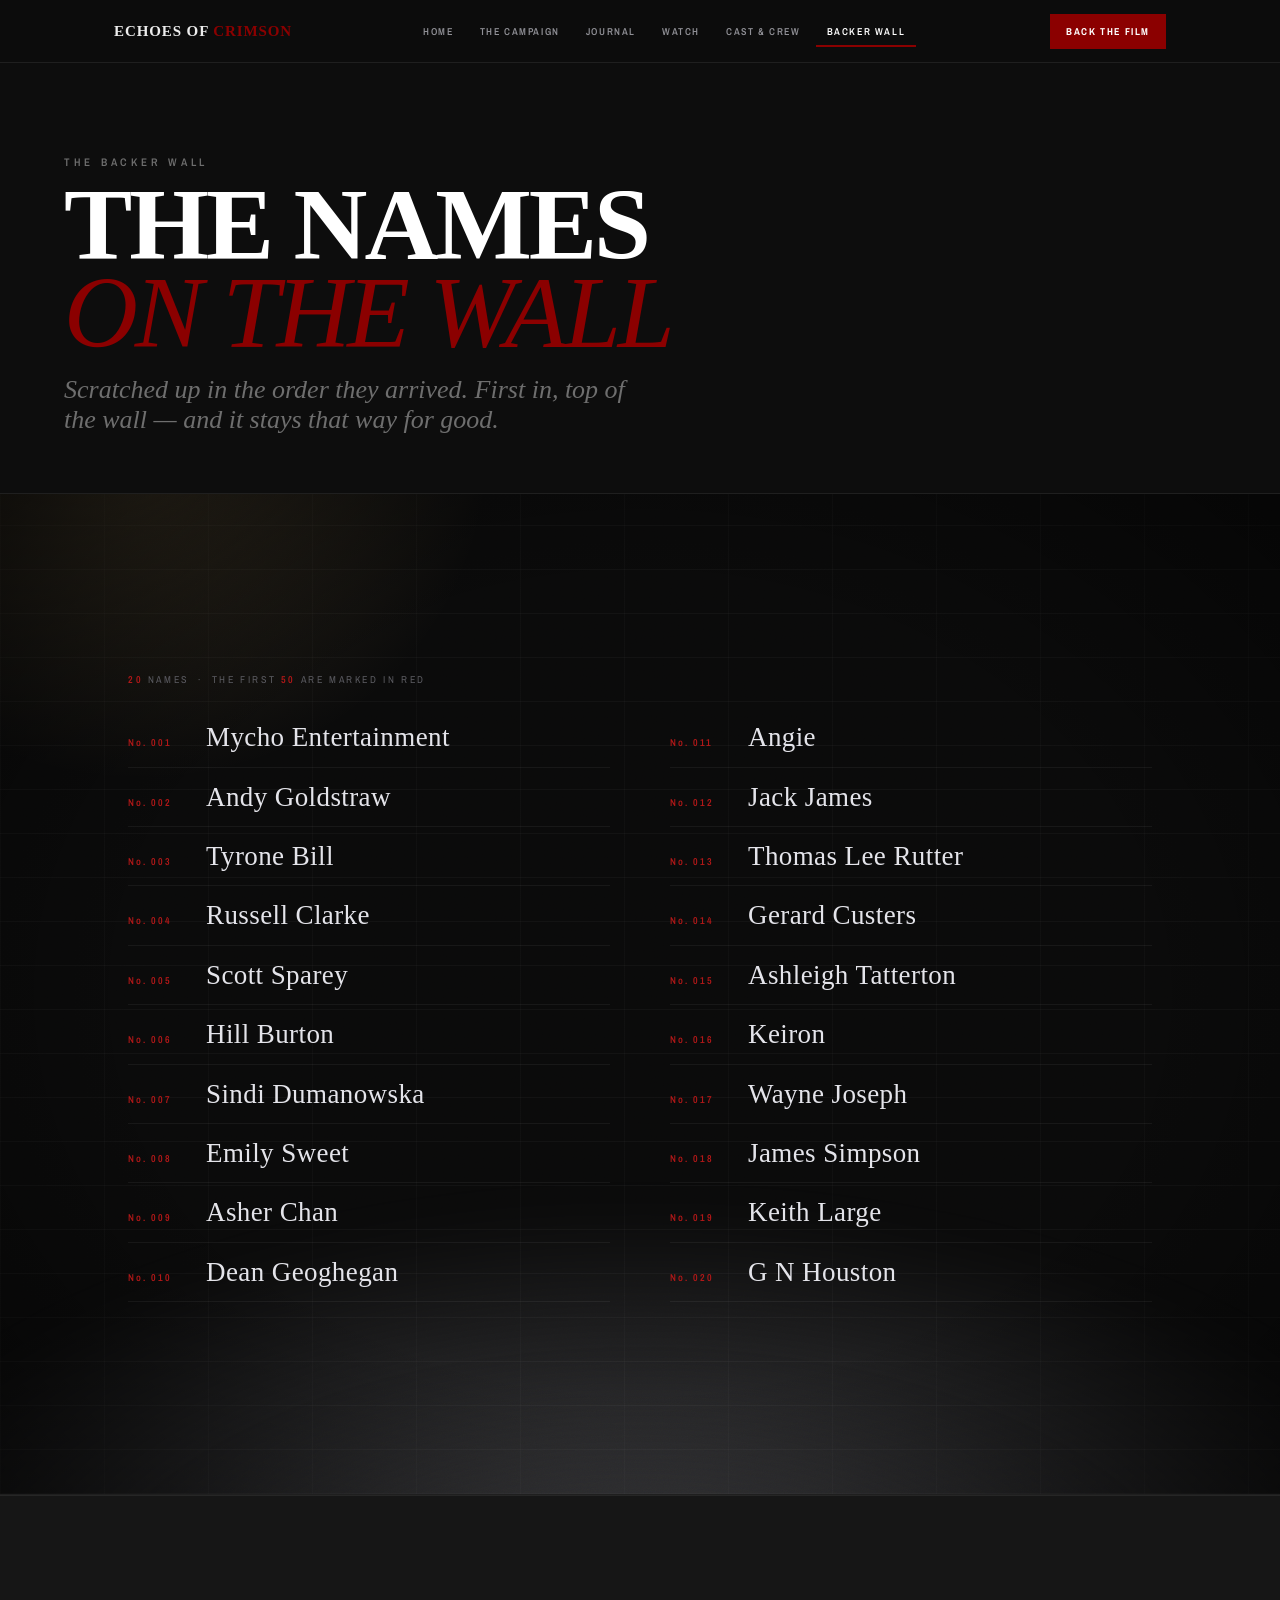
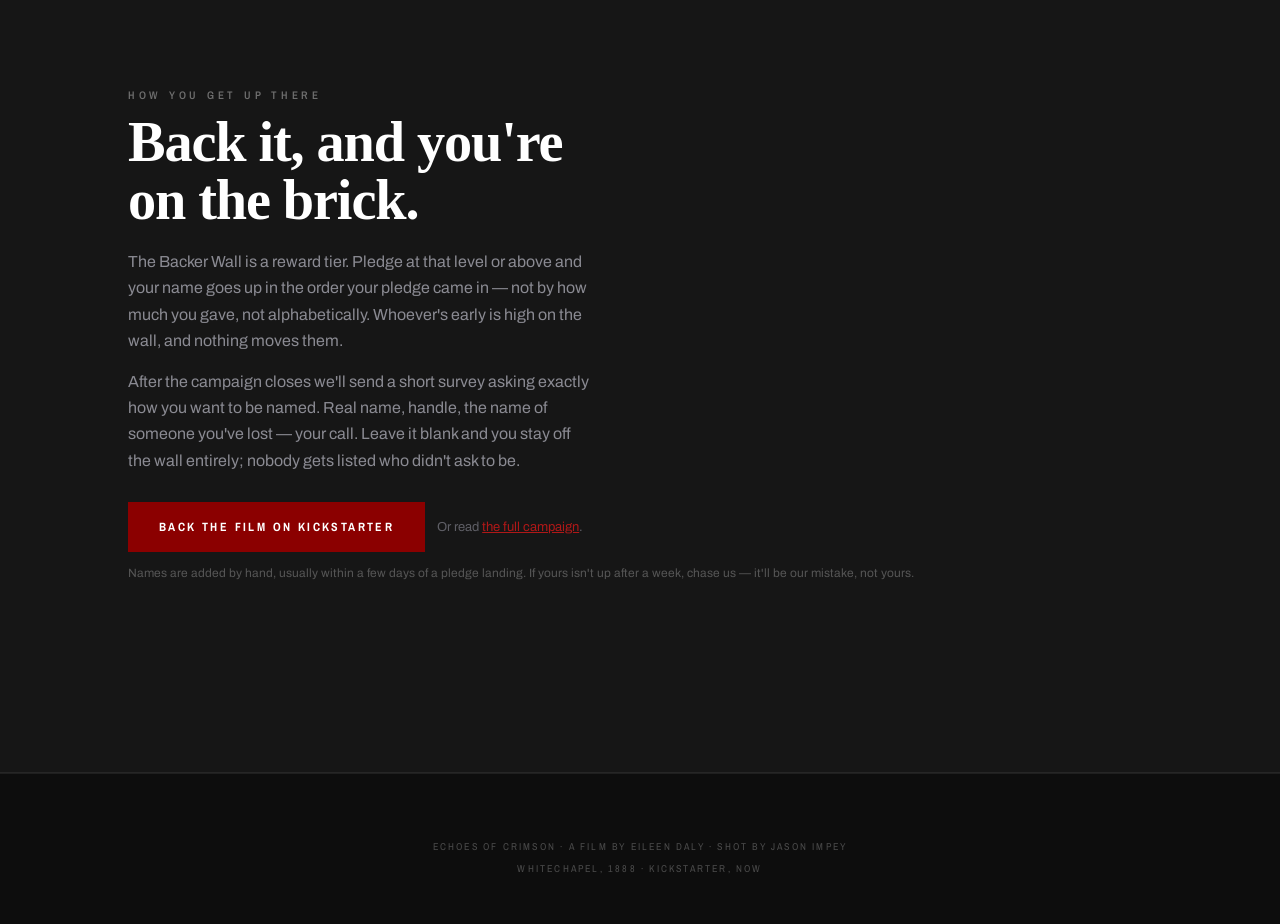
==== commit 2ae5a56a: "Add G N Houston to the backers list" ====
--- a/backers.html
+++ b/backers.html
@@ -159,6 +159,7 @@
       <li>Wayne Joseph</li>
       <li>James Simpson</li>
       <li>Keith Large</li>
+      <li>G N Houston</li>
 
     </ol>
 <!-- ═══════════════════ END OF NAMES ═══════════════════ -->
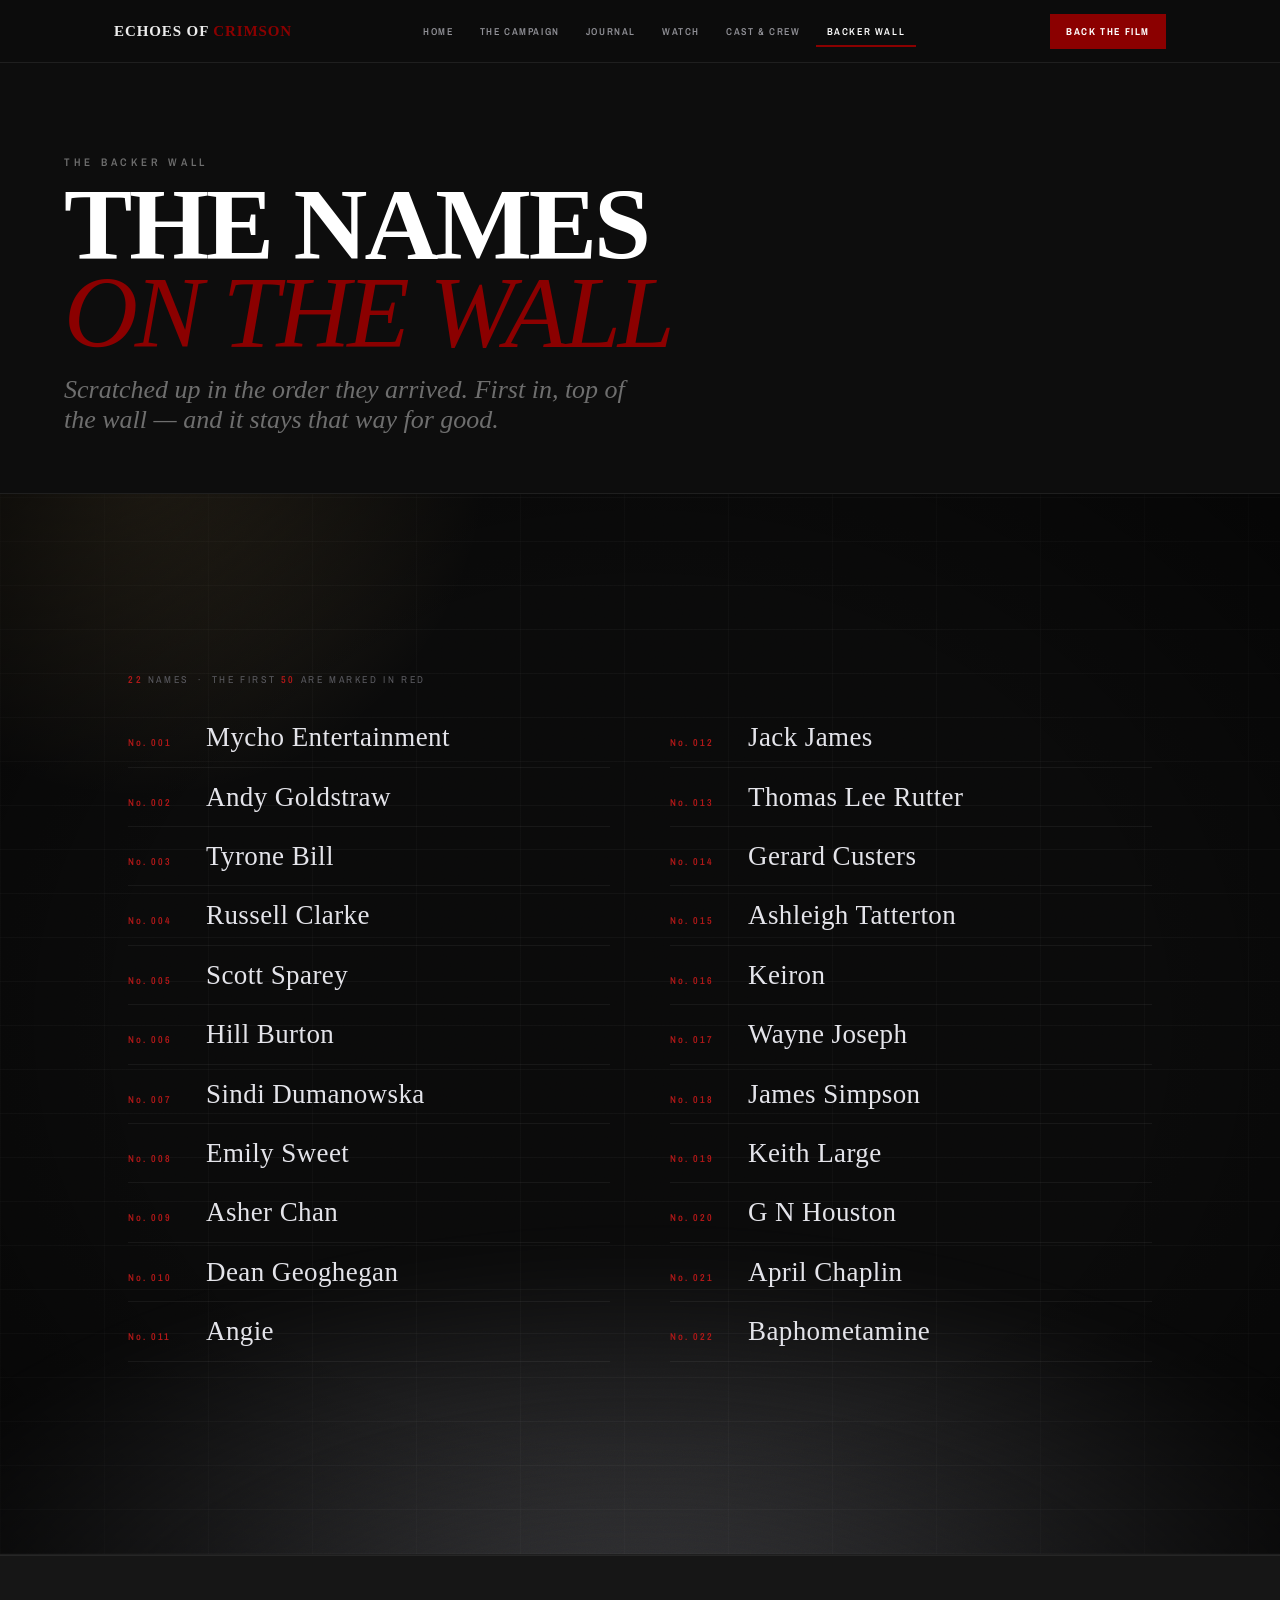
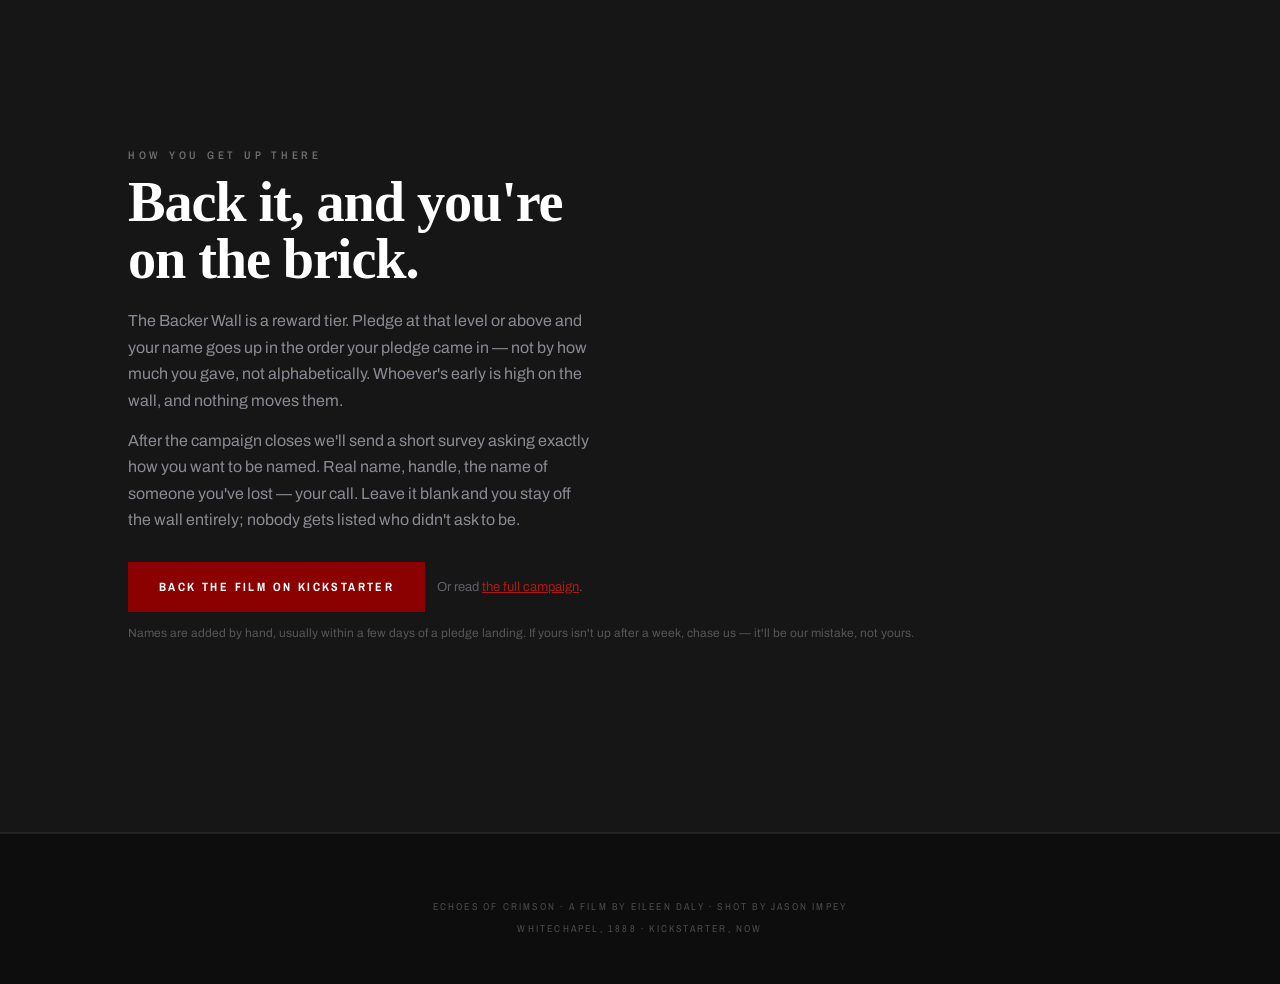
==== commit a9a0f6fd: "Add two new backers to the list" ====
--- a/backers.html
+++ b/backers.html
@@ -160,6 +160,8 @@
       <li>James Simpson</li>
       <li>Keith Large</li>
       <li>G N Houston</li>
+      <li>April Chaplin</li>
+      <li>Baphometamine</li>
 
     </ol>
 <!-- ═══════════════════ END OF NAMES ═══════════════════ -->
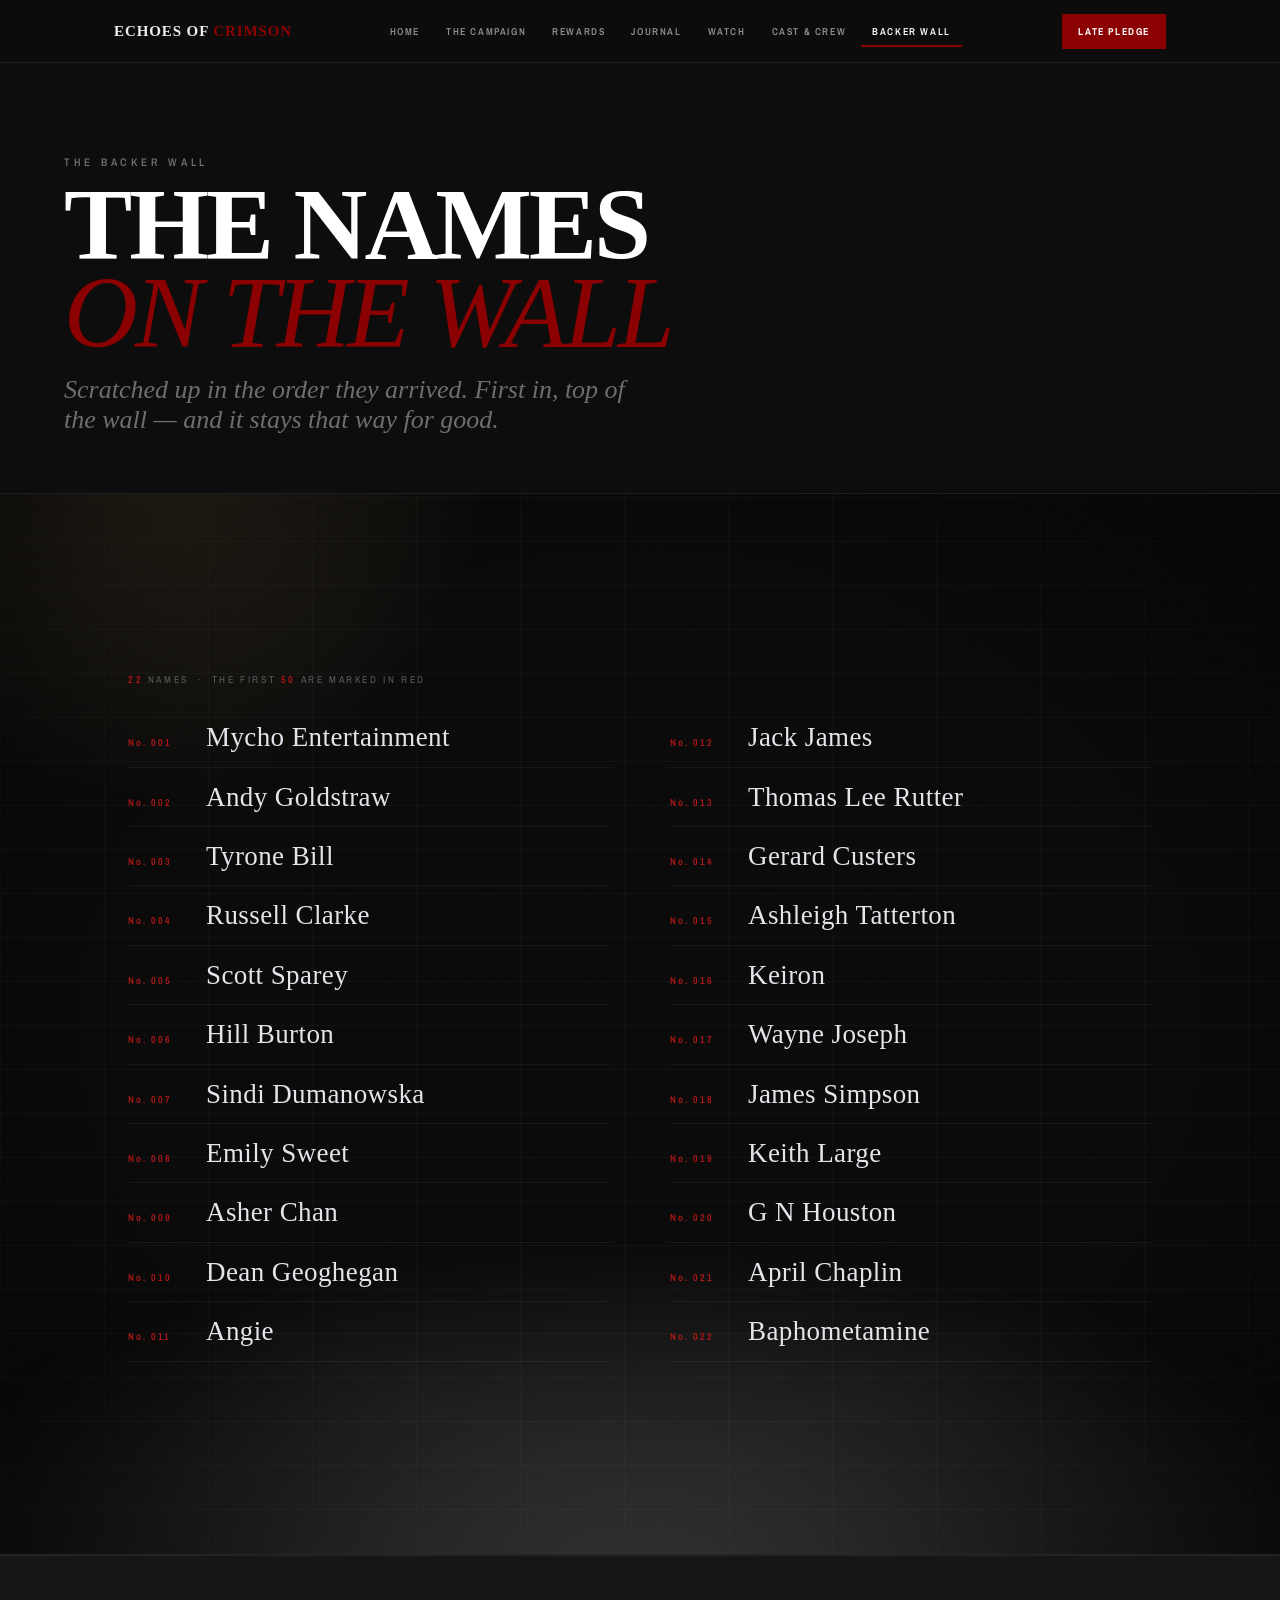
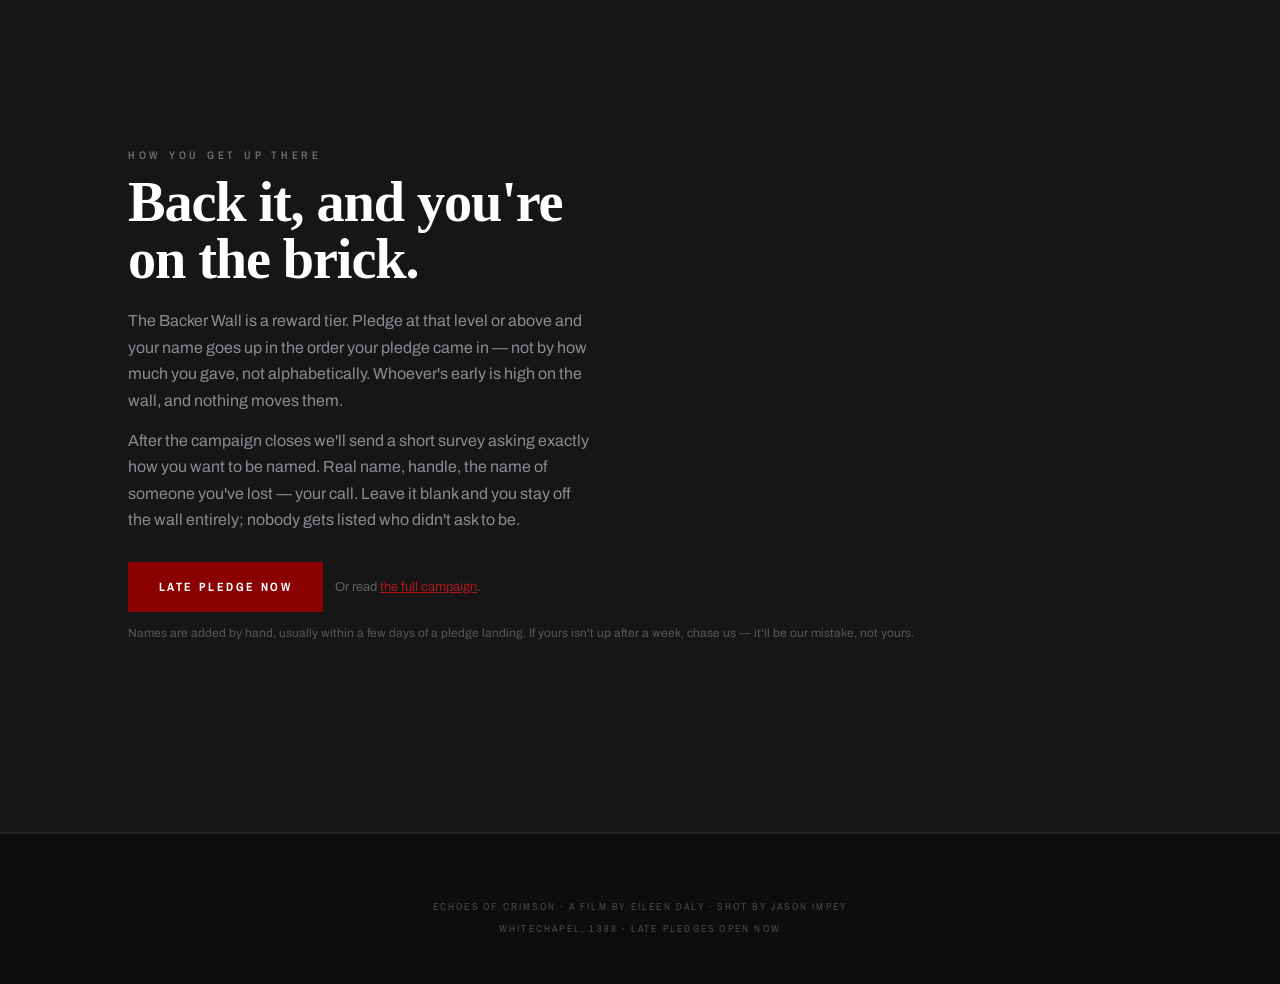
==== commit 46108548: "Add files via upload" ====
--- a/backers.html
+++ b/backers.html
@@ -90,6 +90,7 @@
     <ul class="nav-links">
       <li><a href="index.html">Home</a></li>
       <li><a href="kickstarter.html">The Campaign</a></li>
+      <li><a href="rewards.html">Rewards</a></li>
       <li><a href="journal.html">Journal</a></li>
       <li><a href="watch.html">Watch</a></li>
       <li><a href="cast.html">Cast &amp; Crew</a></li>
@@ -97,7 +98,7 @@
     </ul>
     <div class="nav-right">
       <ul class="socials"><li data-social="instagram"></li><li data-social="tiktok"></li><li data-social="youtube"></li><li data-social="facebook"></li><li data-social="x"></li></ul>
-      <a class="btn btn-ks" data-ks="short" data-ks-fallback="index.html#notify" href="index.html#notify">Notify me</a>
+      <a class="btn btn-ks" href="https://www.kickstarter.com/projects/echoesofcrimson/echoes-of-crimson/rewards" target="_blank" rel="noopener">Late pledge</a>
     </div>
   </div>
 </nav>
@@ -185,7 +186,7 @@
       After the campaign closes we'll send a short survey asking exactly how you want to be named. Real name, handle, the name of someone you've lost — your call. Leave it blank and you stay off the wall entirely; nobody gets listed who didn't ask to be.
     </p>
     <div class="cta-row">
-      <a class="btn btn-lg btn-ks" data-ks="long" data-ks-fallback="index.html#notify" href="index.html#notify">Get the launch alert</a>
+      <a class="btn btn-lg btn-ks" href="https://www.kickstarter.com/projects/echoesofcrimson/echoes-of-crimson/rewards" target="_blank" rel="noopener">Late pledge now</a>
       <span class="secondary">Or read <a href="kickstarter.html">the full campaign</a>.</span>
     </div>
     <p class="note">Names are added by hand, usually within a few days of a pledge landing. If yours isn't up after a week, chase us — it'll be our mistake, not yours.</p>
@@ -194,7 +195,7 @@
 
 <footer>
   <ul class="footer-socials"><li data-social="instagram"></li><li data-social="tiktok"></li><li data-social="youtube"></li><li data-social="facebook"></li><li data-social="x"></li></ul>
-  <p>Echoes of Crimson · A film by Eileen Daly · Shot by Jason Impey<br>Whitechapel, 1888 · Kickstarter, <span data-launch-big>now</span></p>
+  <p>Echoes of Crimson · A film by Eileen Daly · Shot by Jason Impey<br>Whitechapel, 1888 · Late pledges open now</p>
 </footer>
 
 <script src="site.js"></script>
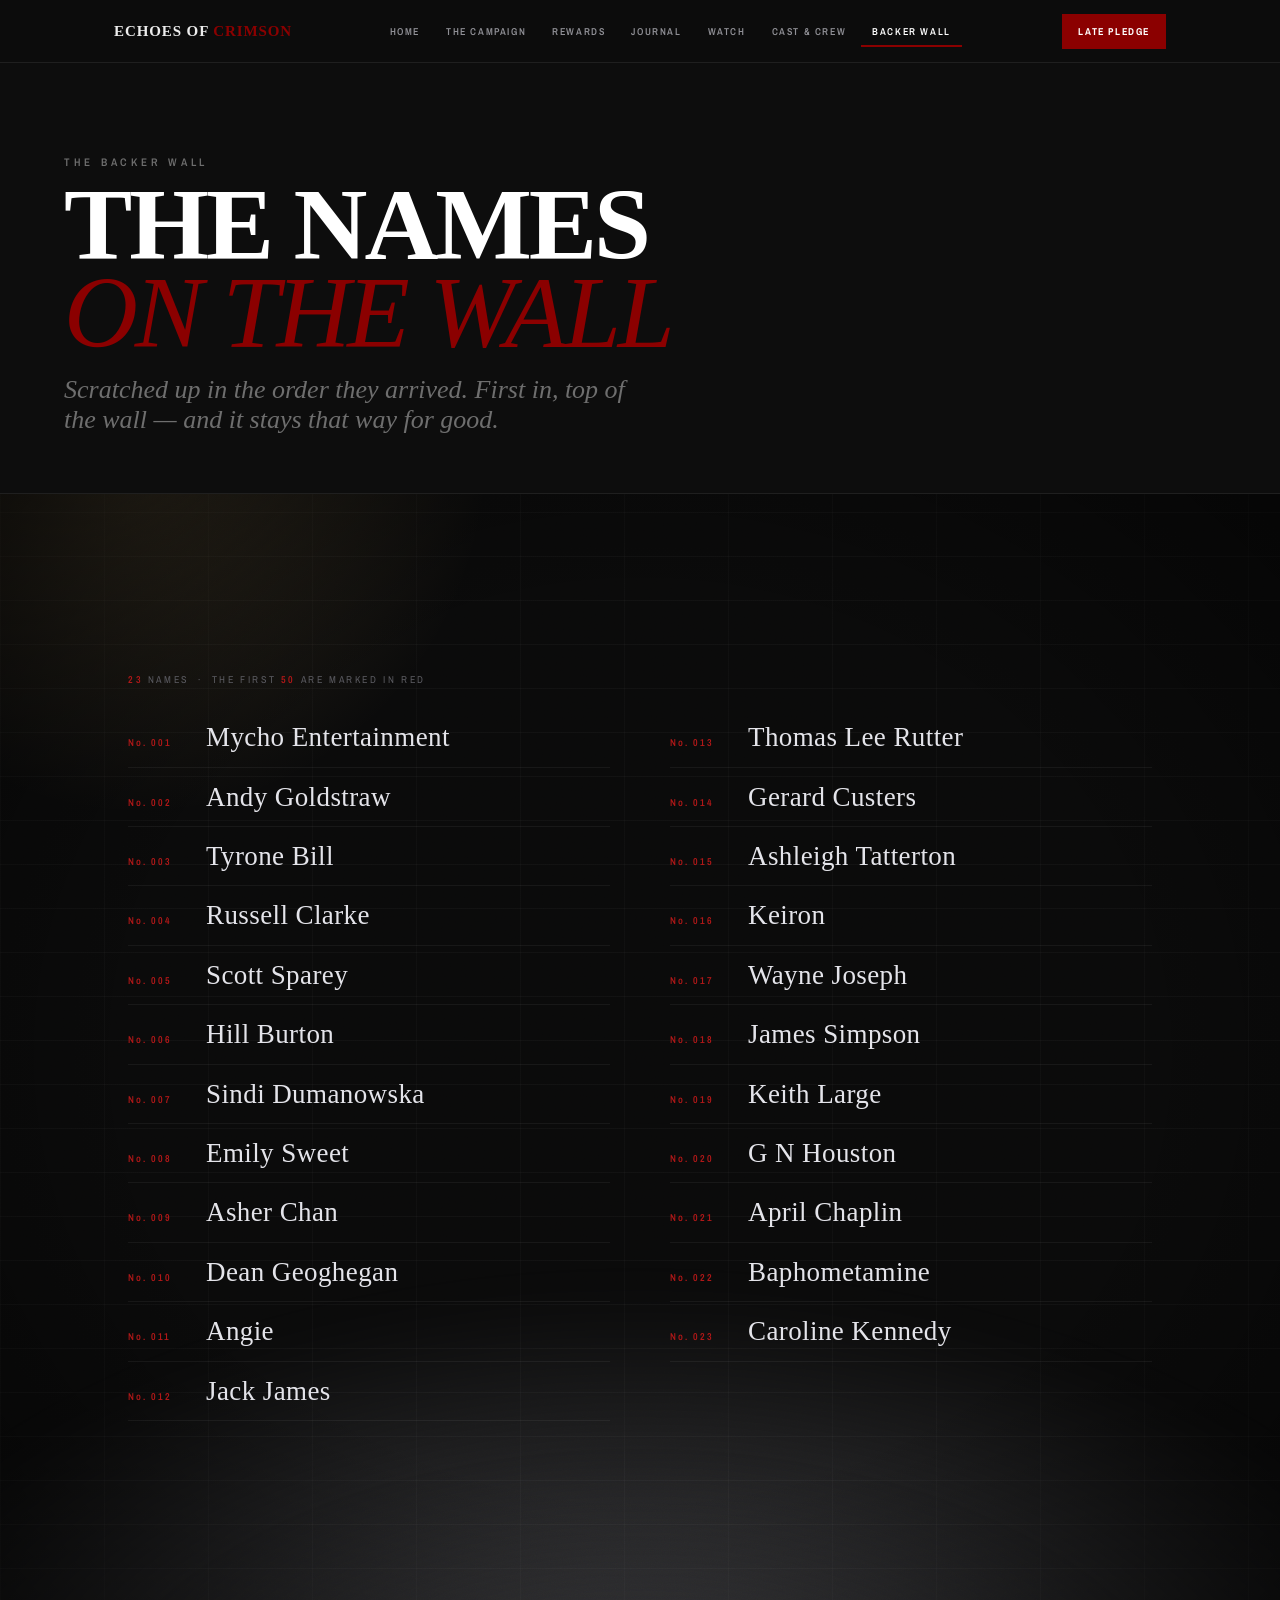
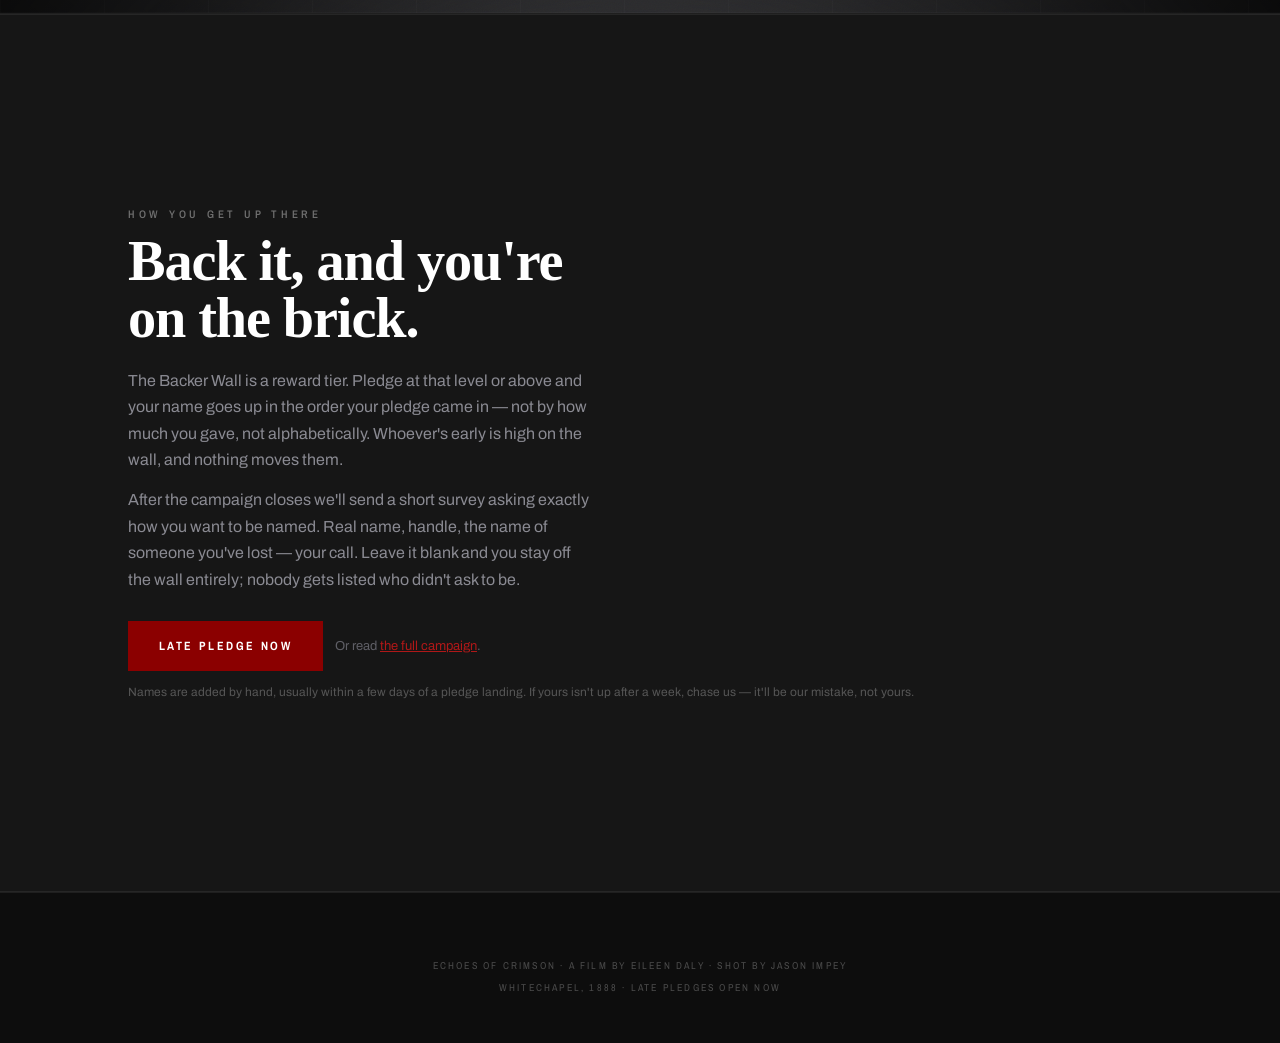
==== commit 5bda32a6: "Add Caroline Kennedy to backers list" ====
--- a/backers.html
+++ b/backers.html
@@ -163,6 +163,7 @@
       <li>G N Houston</li>
       <li>April Chaplin</li>
       <li>Baphometamine</li>
+      <li>Caroline Kennedy</li>
 
     </ol>
 <!-- ═══════════════════ END OF NAMES ═══════════════════ -->
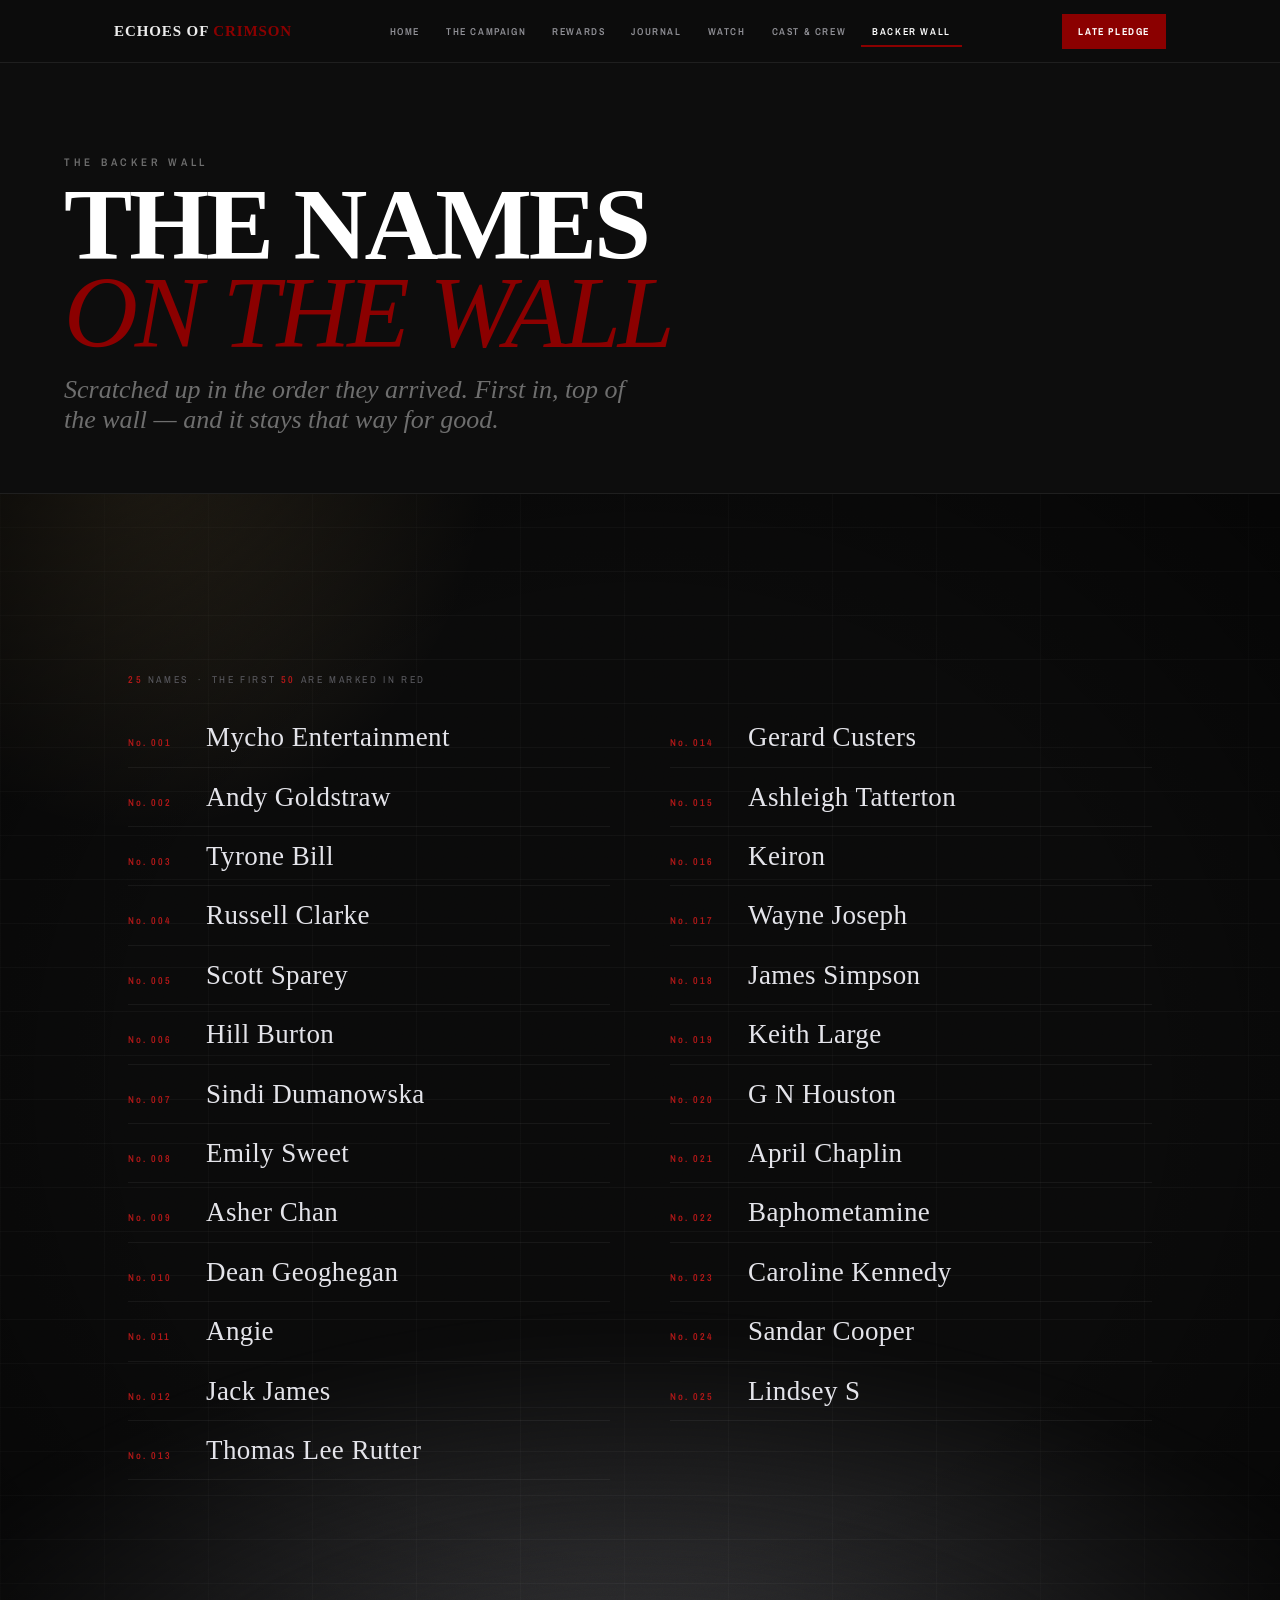
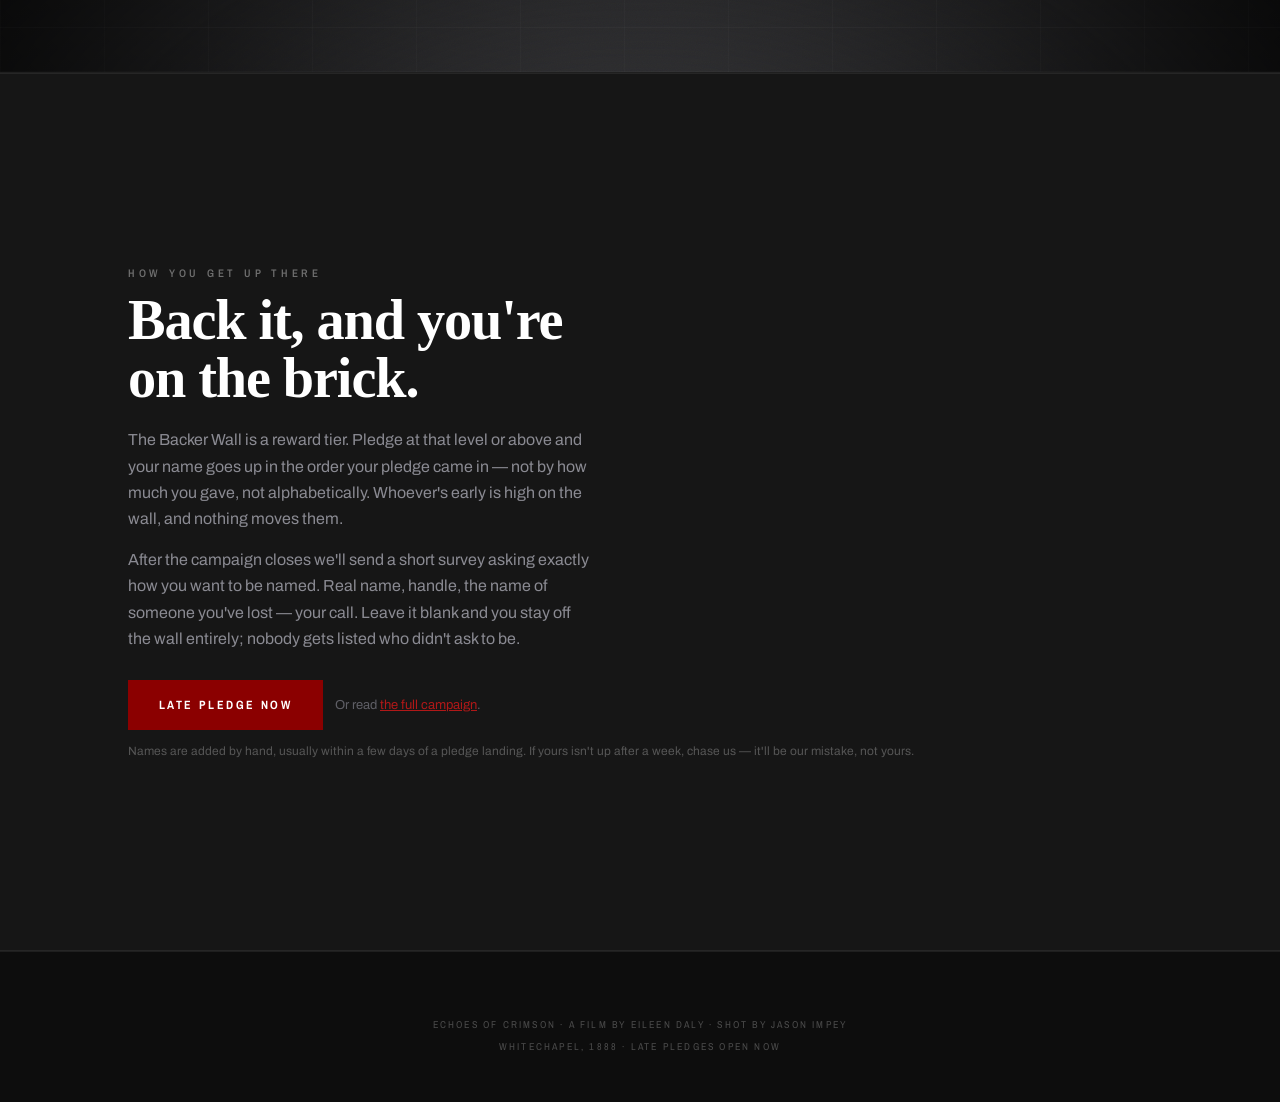
==== commit 75f14124: "Add Sandar Cooper and Lindsey S to backers list" ====
--- a/backers.html
+++ b/backers.html
@@ -164,6 +164,8 @@
       <li>April Chaplin</li>
       <li>Baphometamine</li>
       <li>Caroline Kennedy</li>
+      <li>Sandar Cooper</li>
+      <li>Lindsey S</li>
 
     </ol>
 <!-- ═══════════════════ END OF NAMES ═══════════════════ -->
